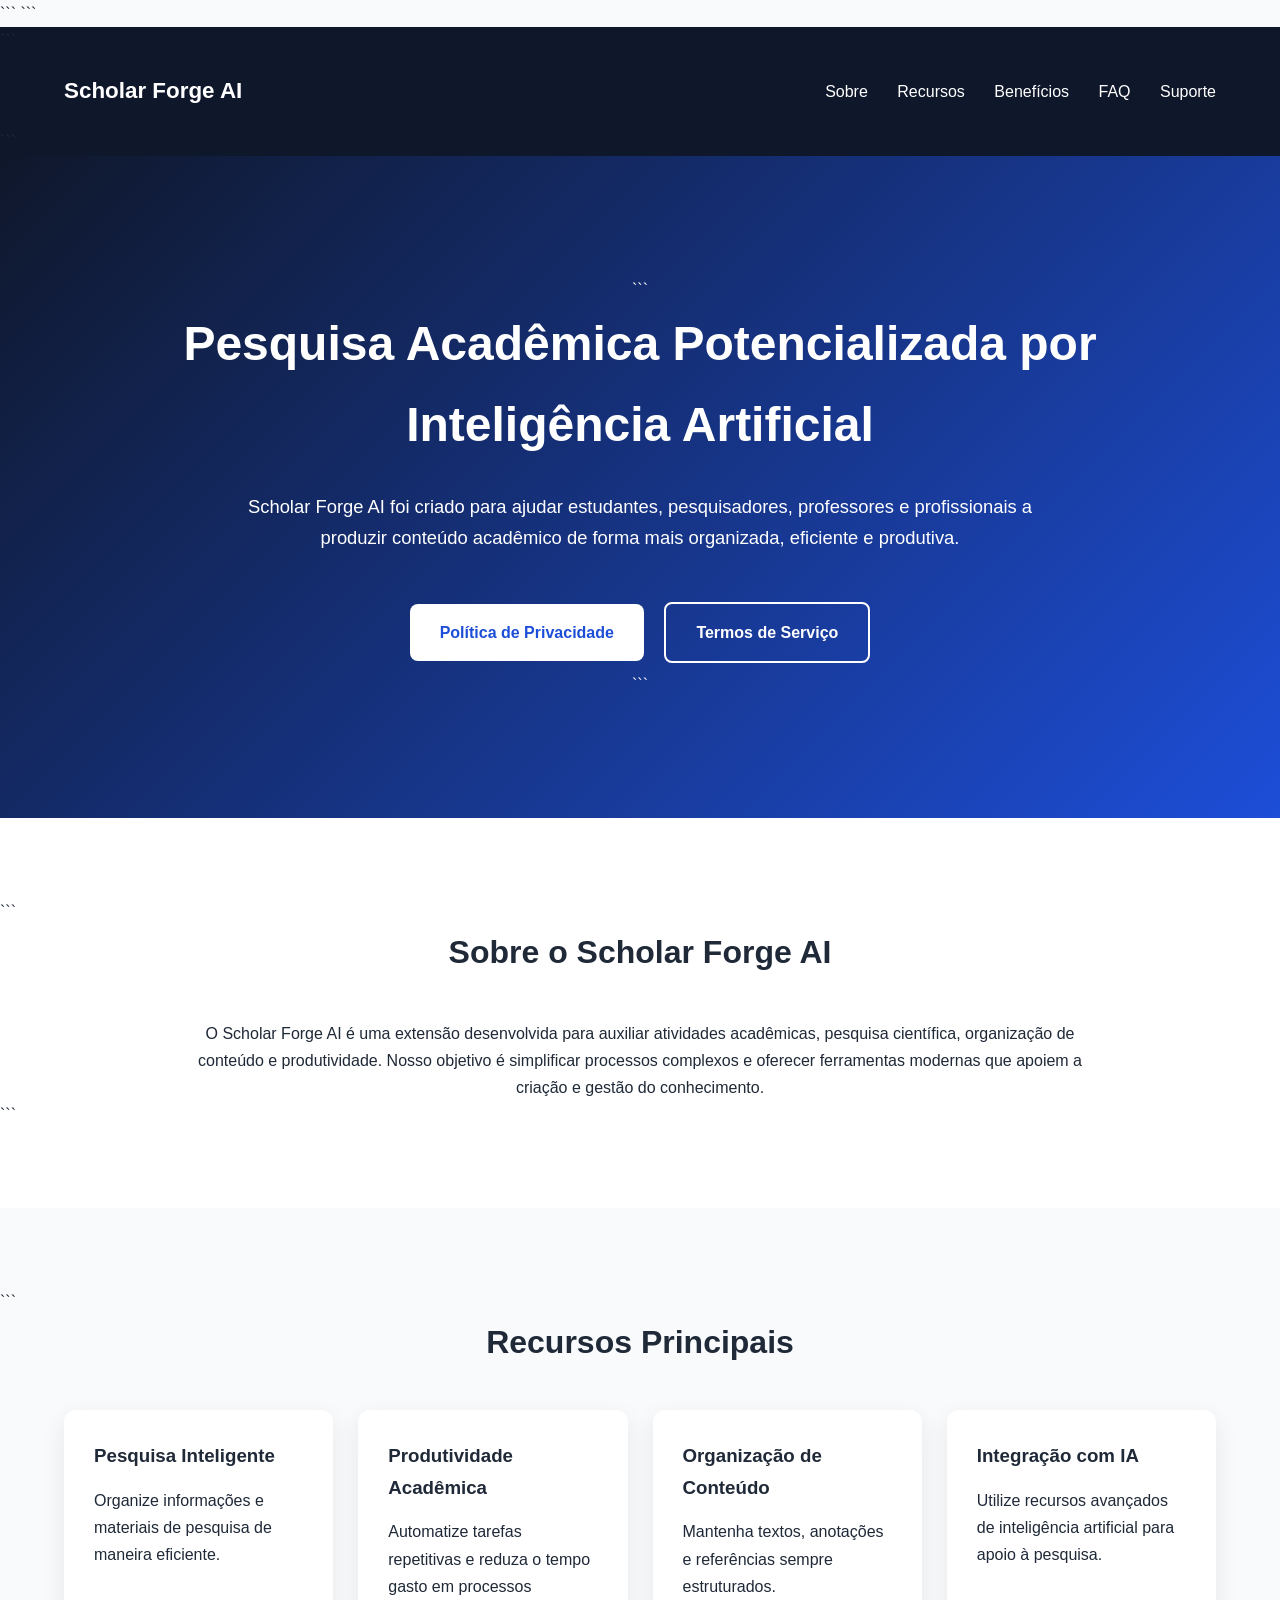
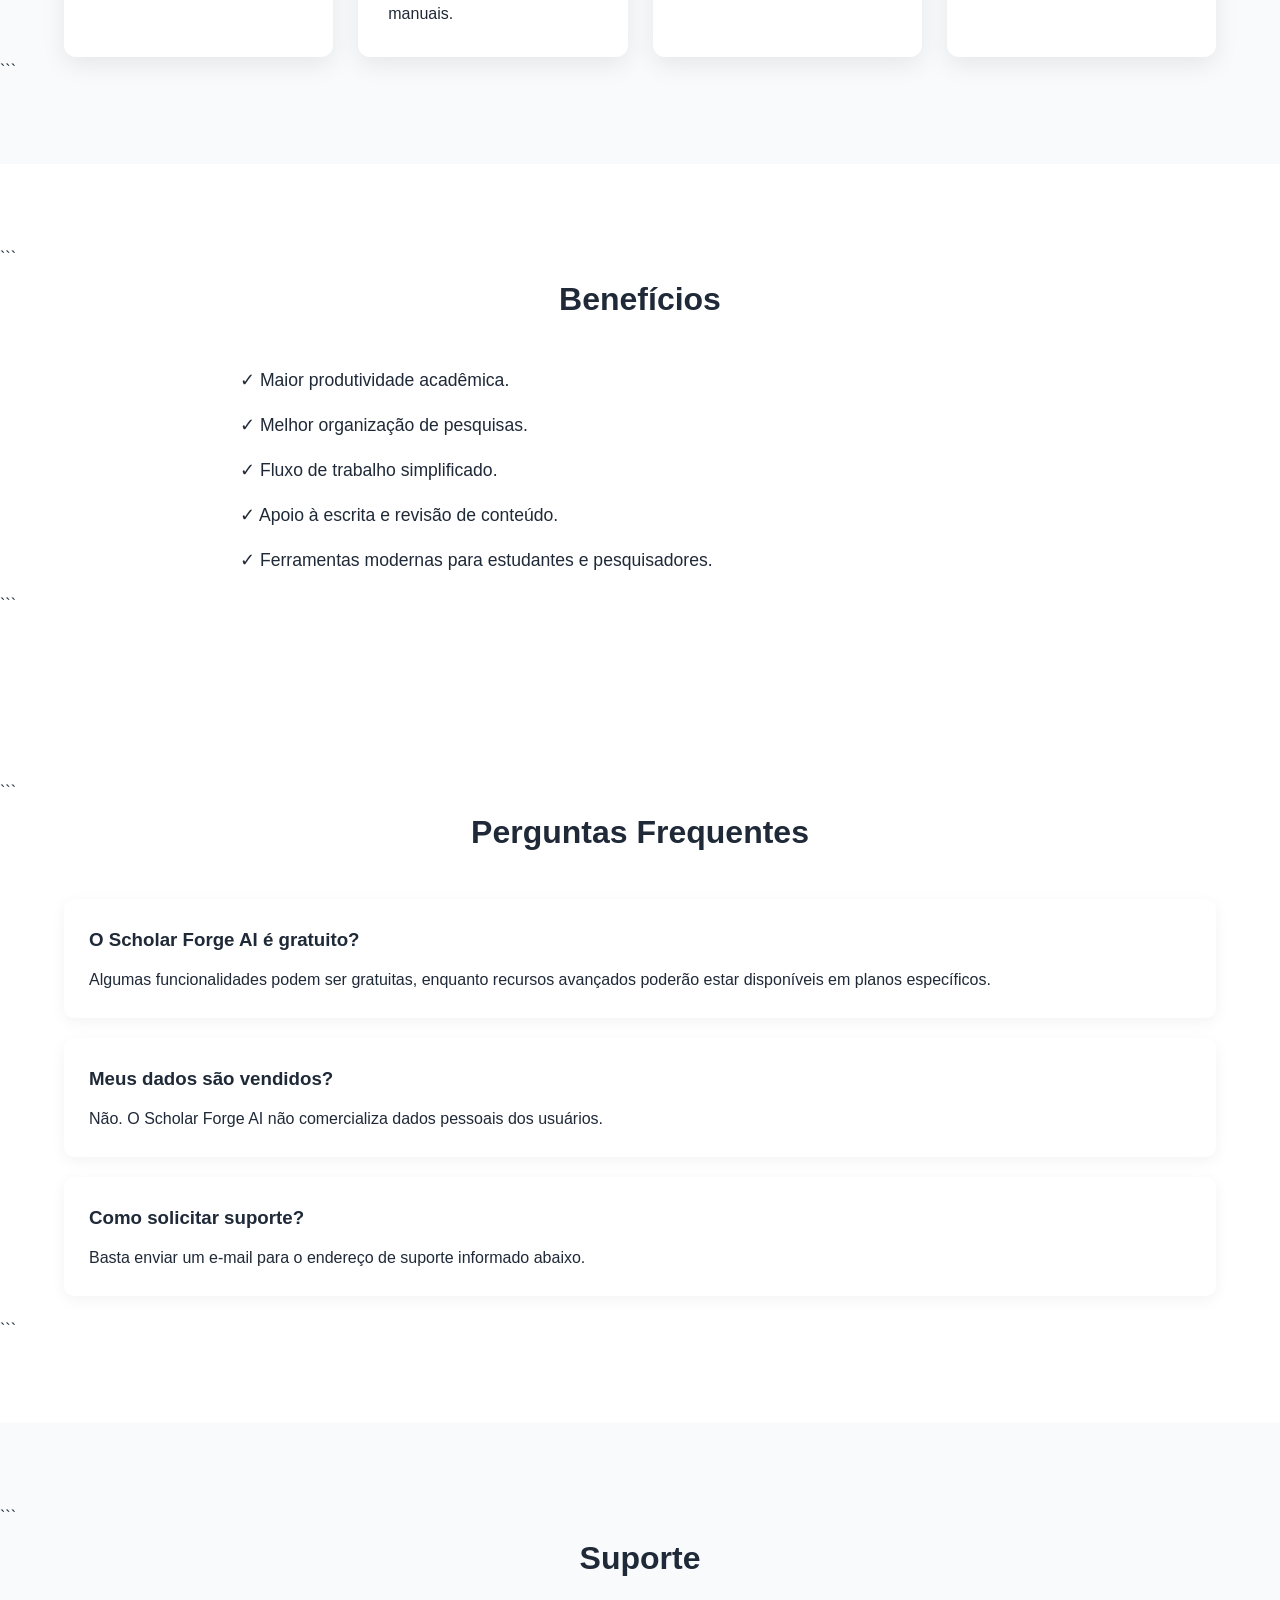
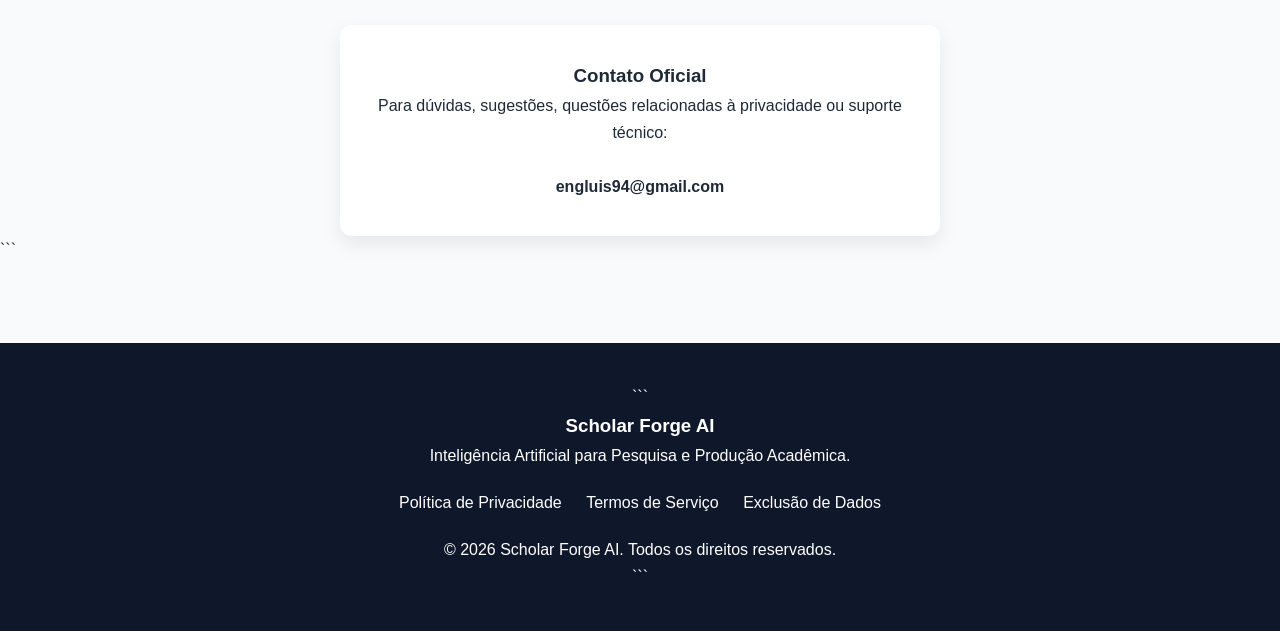
==== index.html @ 09eca5af "Add initial index.html for Scholar Forge AI website This is the initial commit of the index.html fil" ====
<!DOCTYPE html>

<html lang="pt-BR">

<head>
    <meta charset="UTF-8">
    <meta name="viewport" content="width=device-width, initial-scale=1.0">

```
<title>Scholar Forge AI | Pesquisa Acadêmica com Inteligência Artificial</title>

<meta name="description"
    content="Scholar Forge AI é uma extensão inteligente para estudantes, pesquisadores e profissionais que desejam otimizar pesquisas, organizar referências e aumentar a produtividade acadêmica.">

<meta name="keywords"
    content="IA acadêmica, pesquisa científica, extensão chrome, inteligência artificial, produtividade acadêmica">

<meta name="author" content="Scholar Forge AI">

<link rel="icon" href="logo.png">

<style>
    * {
        margin: 0;
        padding: 0;
        box-sizing: border-box;
    }

    html {
        scroll-behavior: smooth;
    }

    body {
        font-family: Arial, Helvetica, sans-serif;
        color: #1f2937;
        background: #f8fafc;
        line-height: 1.7;
    }

    .container {
        width: 90%;
        max-width: 1200px;
        margin: auto;
    }

    nav {
        background: #0f172a;
        position: sticky;
        top: 0;
        z-index: 999;
    }

    .nav-container {
        display: flex;
        justify-content: space-between;
        align-items: center;
        padding: 18px 0;
    }

    .logo {
        color: white;
        font-size: 1.4rem;
        font-weight: bold;
    }

    .menu a {
        color: white;
        text-decoration: none;
        margin-left: 25px;
        font-weight: 500;
    }

    .hero {
        background: linear-gradient(135deg, #0f172a, #1d4ed8);
        color: white;
        text-align: center;
        padding: 120px 20px;
    }

    .hero h1 {
        font-size: 3rem;
        margin-bottom: 25px;
    }

    .hero p {
        max-width: 850px;
        margin: auto;
        font-size: 1.15rem;
    }

    .hero-buttons {
        margin-top: 40px;
    }

    .btn {
        display: inline-block;
        padding: 15px 30px;
        margin: 8px;
        border-radius: 8px;
        text-decoration: none;
        font-weight: bold;
    }

    .btn-primary {
        background: white;
        color: #1d4ed8;
    }

    .btn-secondary {
        background: transparent;
        color: white;
        border: 2px solid white;
    }

    section {
        padding: 80px 0;
    }

    section h2 {
        text-align: center;
        margin-bottom: 40px;
        font-size: 2rem;
    }

    .cards {
        display: grid;
        grid-template-columns: repeat(auto-fit,minmax(250px,1fr));
        gap: 25px;
    }

    .card {
        background: white;
        padding: 30px;
        border-radius: 12px;
        box-shadow: 0 8px 25px rgba(0,0,0,.08);
    }

    .card h3 {
        margin-bottom: 15px;
    }

    .about,
    .benefits,
    .faq {
        background: white;
    }

    .benefits ul {
        max-width: 800px;
        margin: auto;
        list-style: none;
    }

    .benefits li {
        margin-bottom: 15px;
        font-size: 1.1rem;
    }

    .faq-item {
        background: #ffffff;
        padding: 25px;
        border-radius: 10px;
        margin-bottom: 20px;
        box-shadow: 0 4px 15px rgba(0,0,0,.05);
    }

    .faq-item h3 {
        margin-bottom: 10px;
    }

    .support-box {
        text-align: center;
        background: white;
        max-width: 600px;
        margin: auto;
        padding: 35px;
        border-radius: 12px;
        box-shadow: 0 8px 20px rgba(0,0,0,.08);
    }

    footer {
        background: #0f172a;
        color: white;
        text-align: center;
        padding: 40px 20px;
    }

    footer a {
        color: white;
        margin: 0 10px;
        text-decoration: none;
    }

    .footer-links {
        margin: 20px 0;
    }

    @media(max-width:768px) {

        .hero h1 {
            font-size: 2rem;
        }

        .menu {
            display: none;
        }
    }
</style>
```

</head>

<body>

<nav>

```
<div class="container nav-container">

    <div class="logo">
        Scholar Forge AI
    </div>

    <div class="menu">
        <a href="#sobre">Sobre</a>
        <a href="#recursos">Recursos</a>
        <a href="#beneficios">Benefícios</a>
        <a href="#faq">FAQ</a>
        <a href="#suporte">Suporte</a>
    </div>

</div>
```

</nav>

<header class="hero">

```
<div class="container">

    <h1>
        Pesquisa Acadêmica Potencializada por Inteligência Artificial
    </h1>

    <p>
        Scholar Forge AI foi criado para ajudar estudantes, pesquisadores,
        professores e profissionais a produzir conteúdo acadêmico de forma
        mais organizada, eficiente e produtiva.
    </p>

    <div class="hero-buttons">

        <a href="privacy.html" class="btn btn-primary">
            Política de Privacidade
        </a>

        <a href="terms.html" class="btn btn-secondary">
            Termos de Serviço
        </a>

    </div>

</div>
```

</header>

<section id="sobre" class="about">

```
<div class="container">

    <h2>Sobre o Scholar Forge AI</h2>

    <p style="text-align:center;max-width:900px;margin:auto;">
        O Scholar Forge AI é uma extensão desenvolvida para auxiliar atividades
        acadêmicas, pesquisa científica, organização de conteúdo e produtividade.
        Nosso objetivo é simplificar processos complexos e oferecer ferramentas
        modernas que apoiem a criação e gestão do conhecimento.
    </p>

</div>
```

</section>

<section id="recursos">

```
<div class="container">

    <h2>Recursos Principais</h2>

    <div class="cards">

        <div class="card">
            <h3>Pesquisa Inteligente</h3>
            <p>Organize informações e materiais de pesquisa de maneira eficiente.</p>
        </div>

        <div class="card">
            <h3>Produtividade Acadêmica</h3>
            <p>Automatize tarefas repetitivas e reduza o tempo gasto em processos manuais.</p>
        </div>

        <div class="card">
            <h3>Organização de Conteúdo</h3>
            <p>Mantenha textos, anotações e referências sempre estruturados.</p>
        </div>

        <div class="card">
            <h3>Integração com IA</h3>
            <p>Utilize recursos avançados de inteligência artificial para apoio à pesquisa.</p>
        </div>

    </div>

</div>
```

</section>

<section id="beneficios" class="benefits">

```
<div class="container">

    <h2>Benefícios</h2>

    <ul>
        <li>✓ Maior produtividade acadêmica.</li>
        <li>✓ Melhor organização de pesquisas.</li>
        <li>✓ Fluxo de trabalho simplificado.</li>
        <li>✓ Apoio à escrita e revisão de conteúdo.</li>
        <li>✓ Ferramentas modernas para estudantes e pesquisadores.</li>
    </ul>

</div>
```

</section>

<section id="faq" class="faq">

```
<div class="container">

    <h2>Perguntas Frequentes</h2>

    <div class="faq-item">
        <h3>O Scholar Forge AI é gratuito?</h3>
        <p>Algumas funcionalidades podem ser gratuitas, enquanto recursos avançados poderão estar disponíveis em planos específicos.</p>
    </div>

    <div class="faq-item">
        <h3>Meus dados são vendidos?</h3>
        <p>Não. O Scholar Forge AI não comercializa dados pessoais dos usuários.</p>
    </div>

    <div class="faq-item">
        <h3>Como solicitar suporte?</h3>
        <p>Basta enviar um e-mail para o endereço de suporte informado abaixo.</p>
    </div>

</div>
```

</section>

<section id="suporte">

```
<div class="container">

    <h2>Suporte</h2>

    <div class="support-box">

        <h3>Contato Oficial</h3>

        <p>
            Para dúvidas, sugestões, questões relacionadas à privacidade ou suporte técnico:
        </p>

        <br>

        <strong>
            engluis94@gmail.com
        </strong>

    </div>

</div>
```

</section>

<footer>

```
<h3>Scholar Forge AI</h3>

<p>Inteligência Artificial para Pesquisa e Produção Acadêmica.</p>

<div class="footer-links">

    <a href="privacy.html">Política de Privacidade</a>

    <a href="terms.html">Termos de Serviço</a>

    <a href="data-deletion.html">Exclusão de Dados</a>

</div>

<p>
    © 2026 Scholar Forge AI. Todos os direitos reservados.
</p>
```

</footer>

</body>
</html>
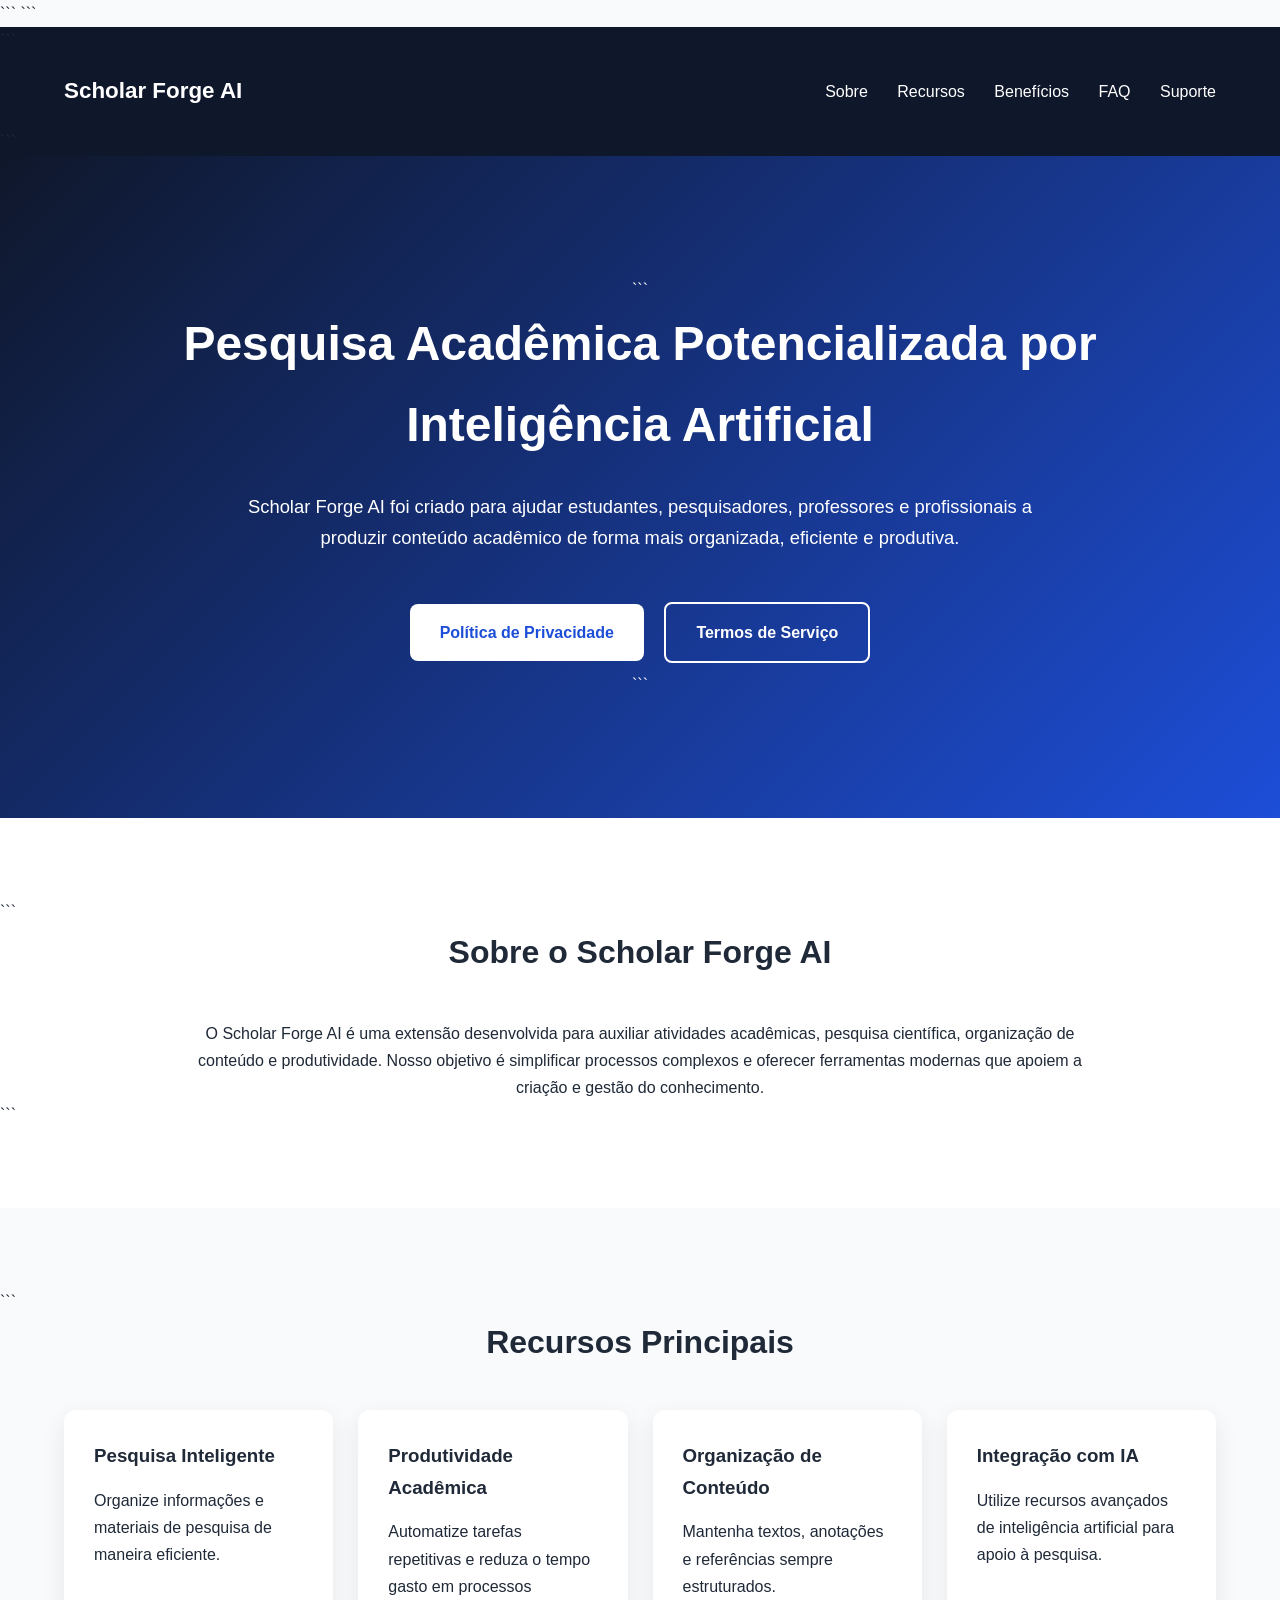
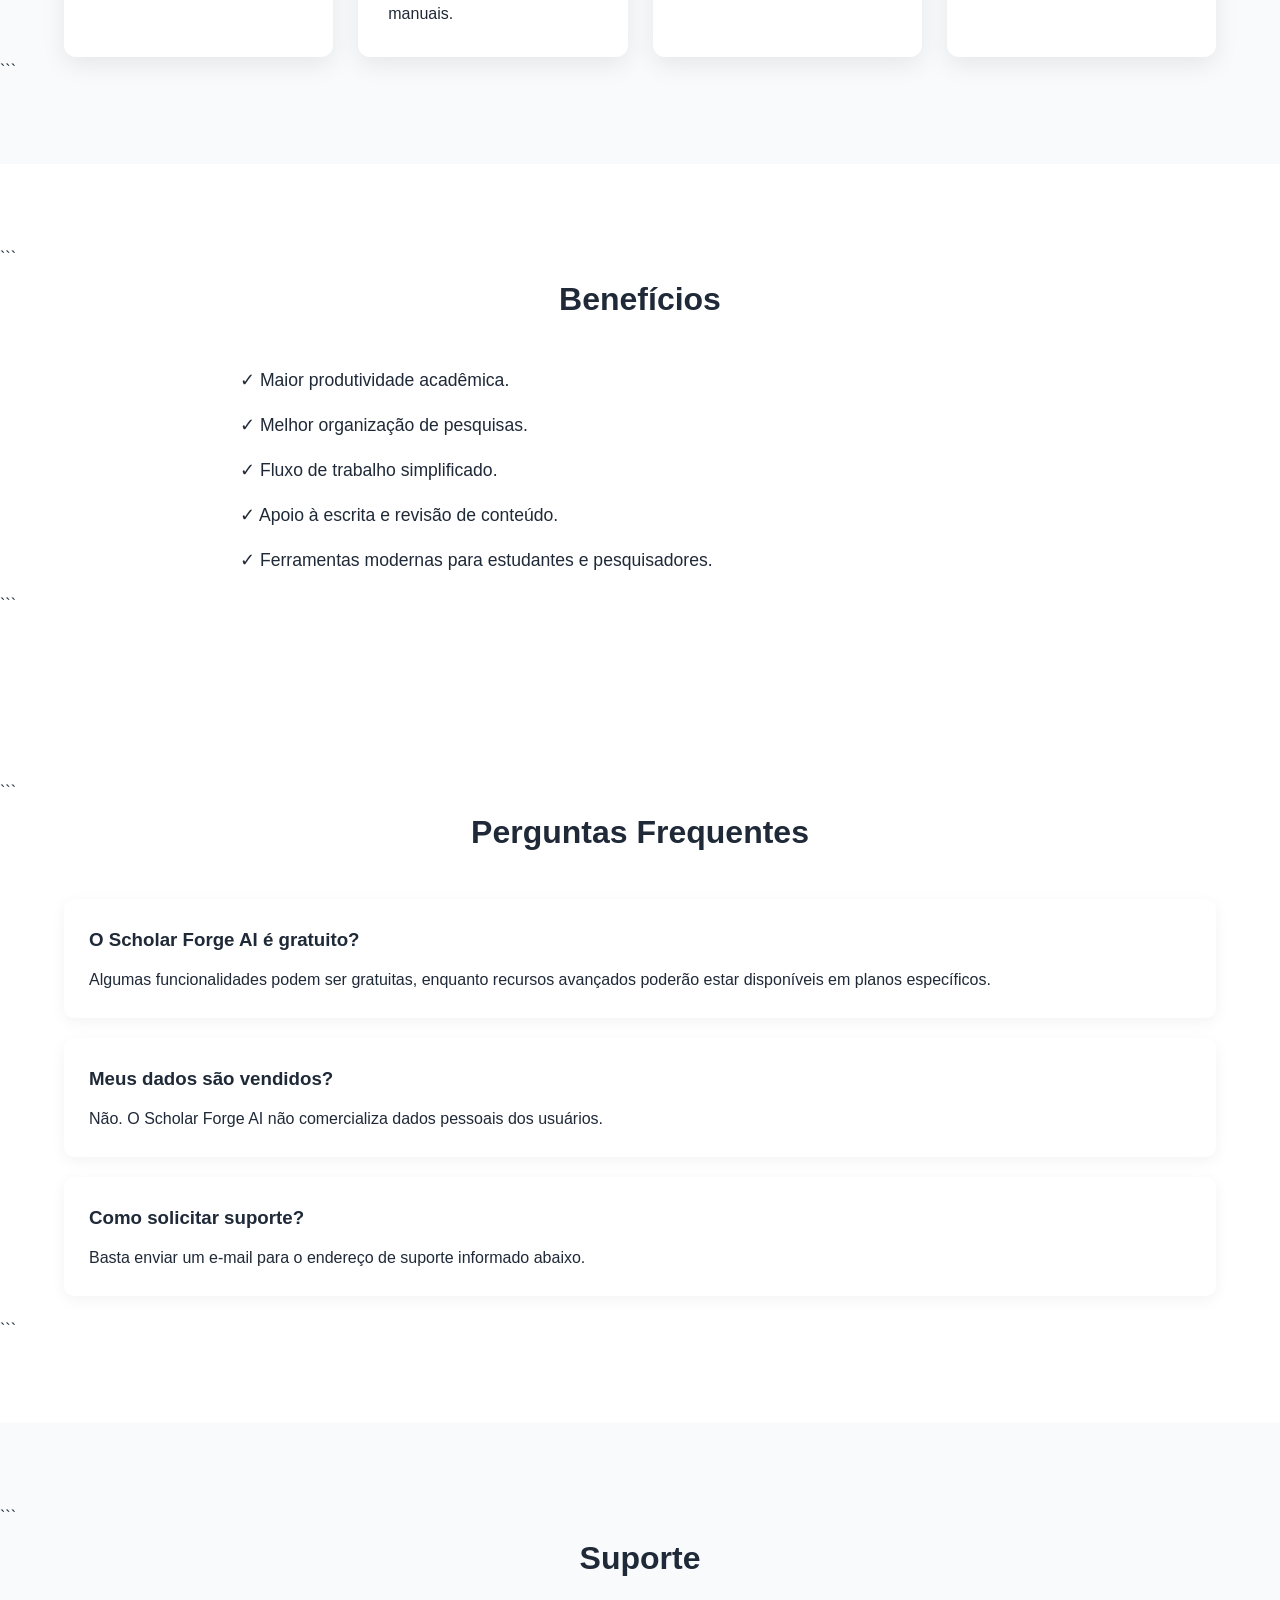
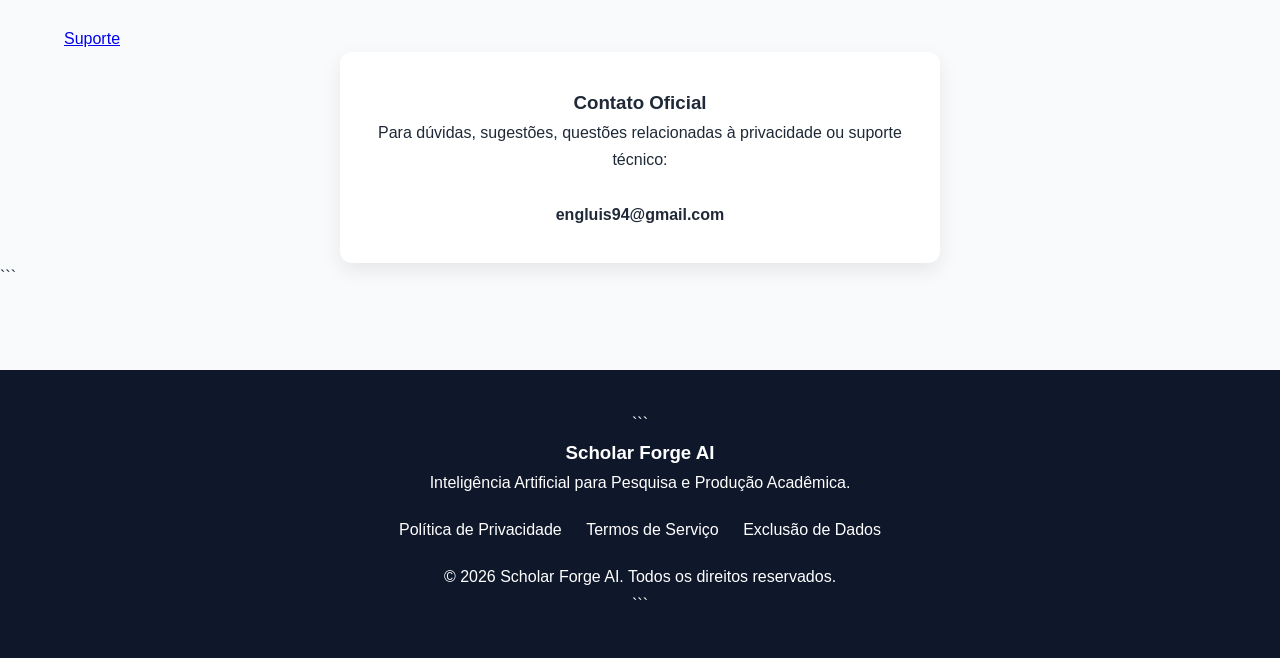
==== commit 4765ad39: "Add link to support page in index.html" ====
--- a/index.html
+++ b/index.html
@@ -374,7 +374,7 @@
 <div class="container">
 
     <h2>Suporte</h2>
-
+    <a href="support.html">Suporte</a>
     <div class="support-box">
 
         <h3>Contato Oficial</h3>
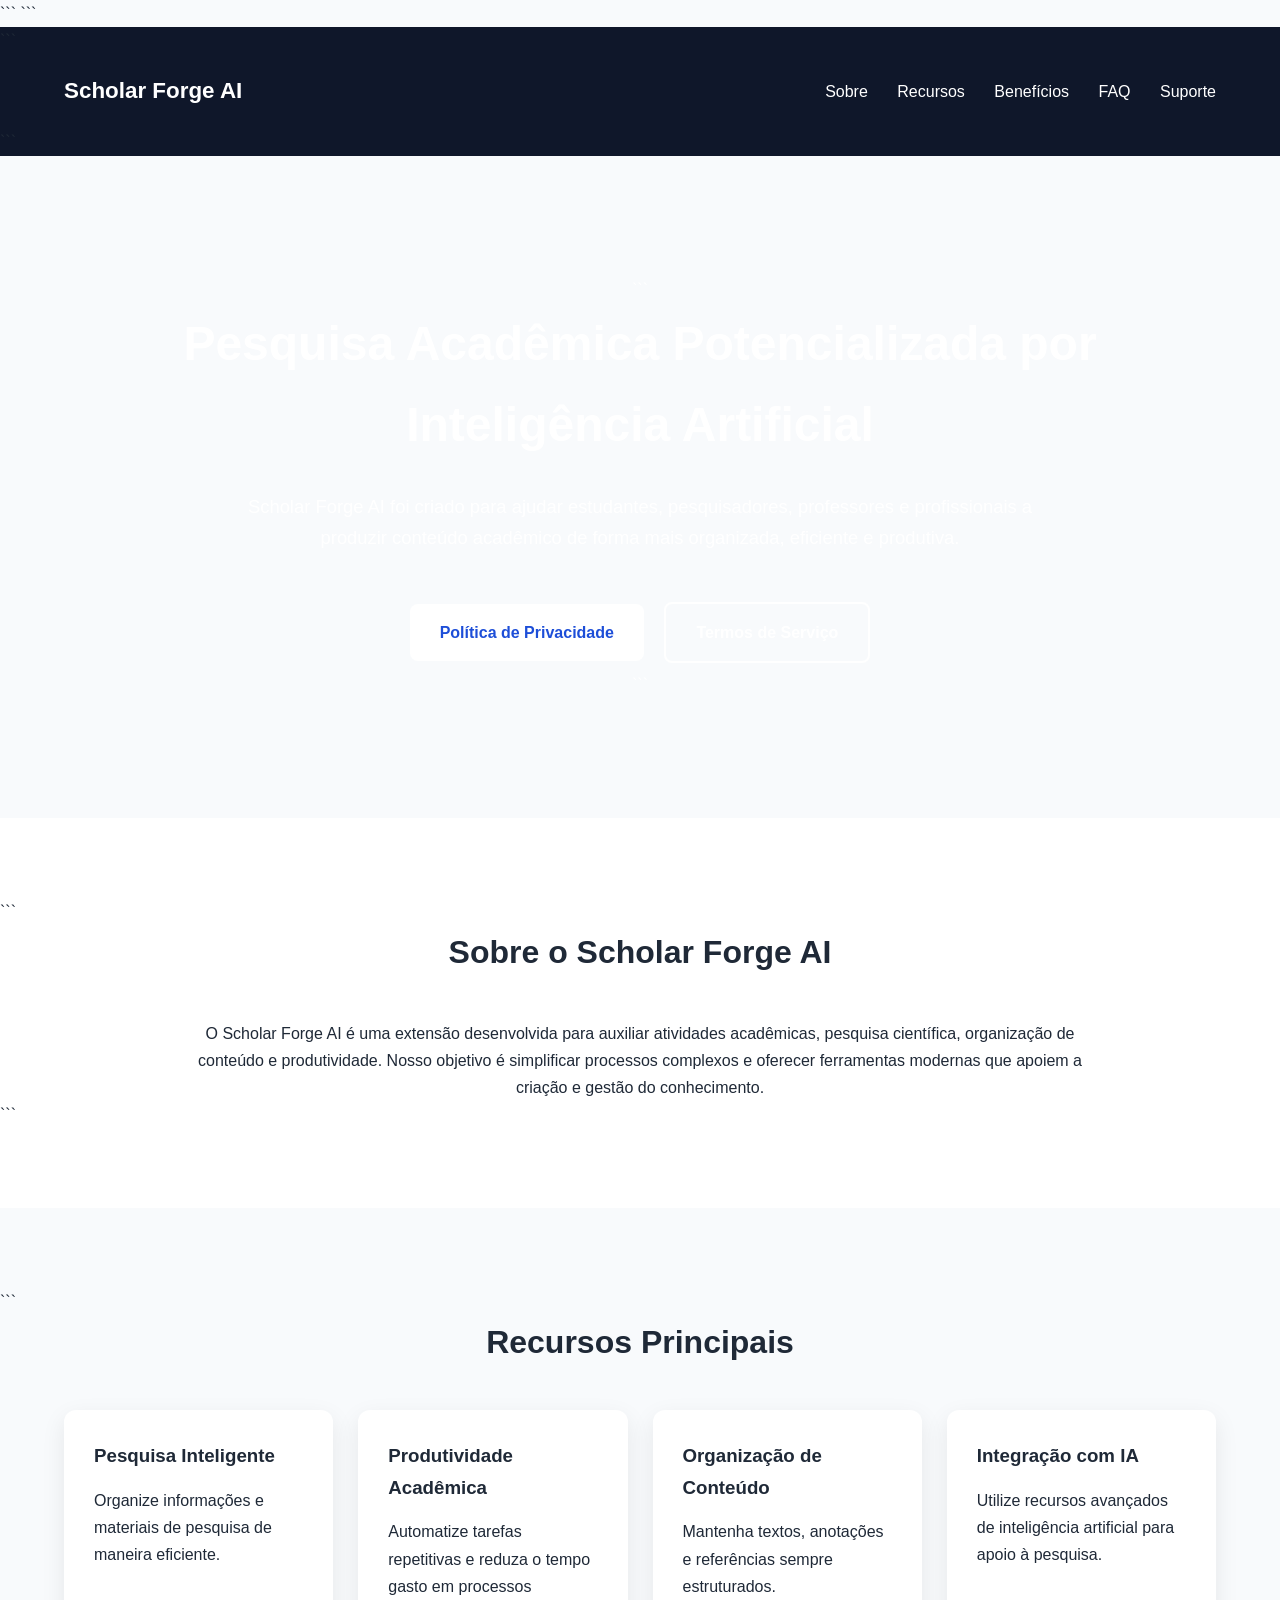
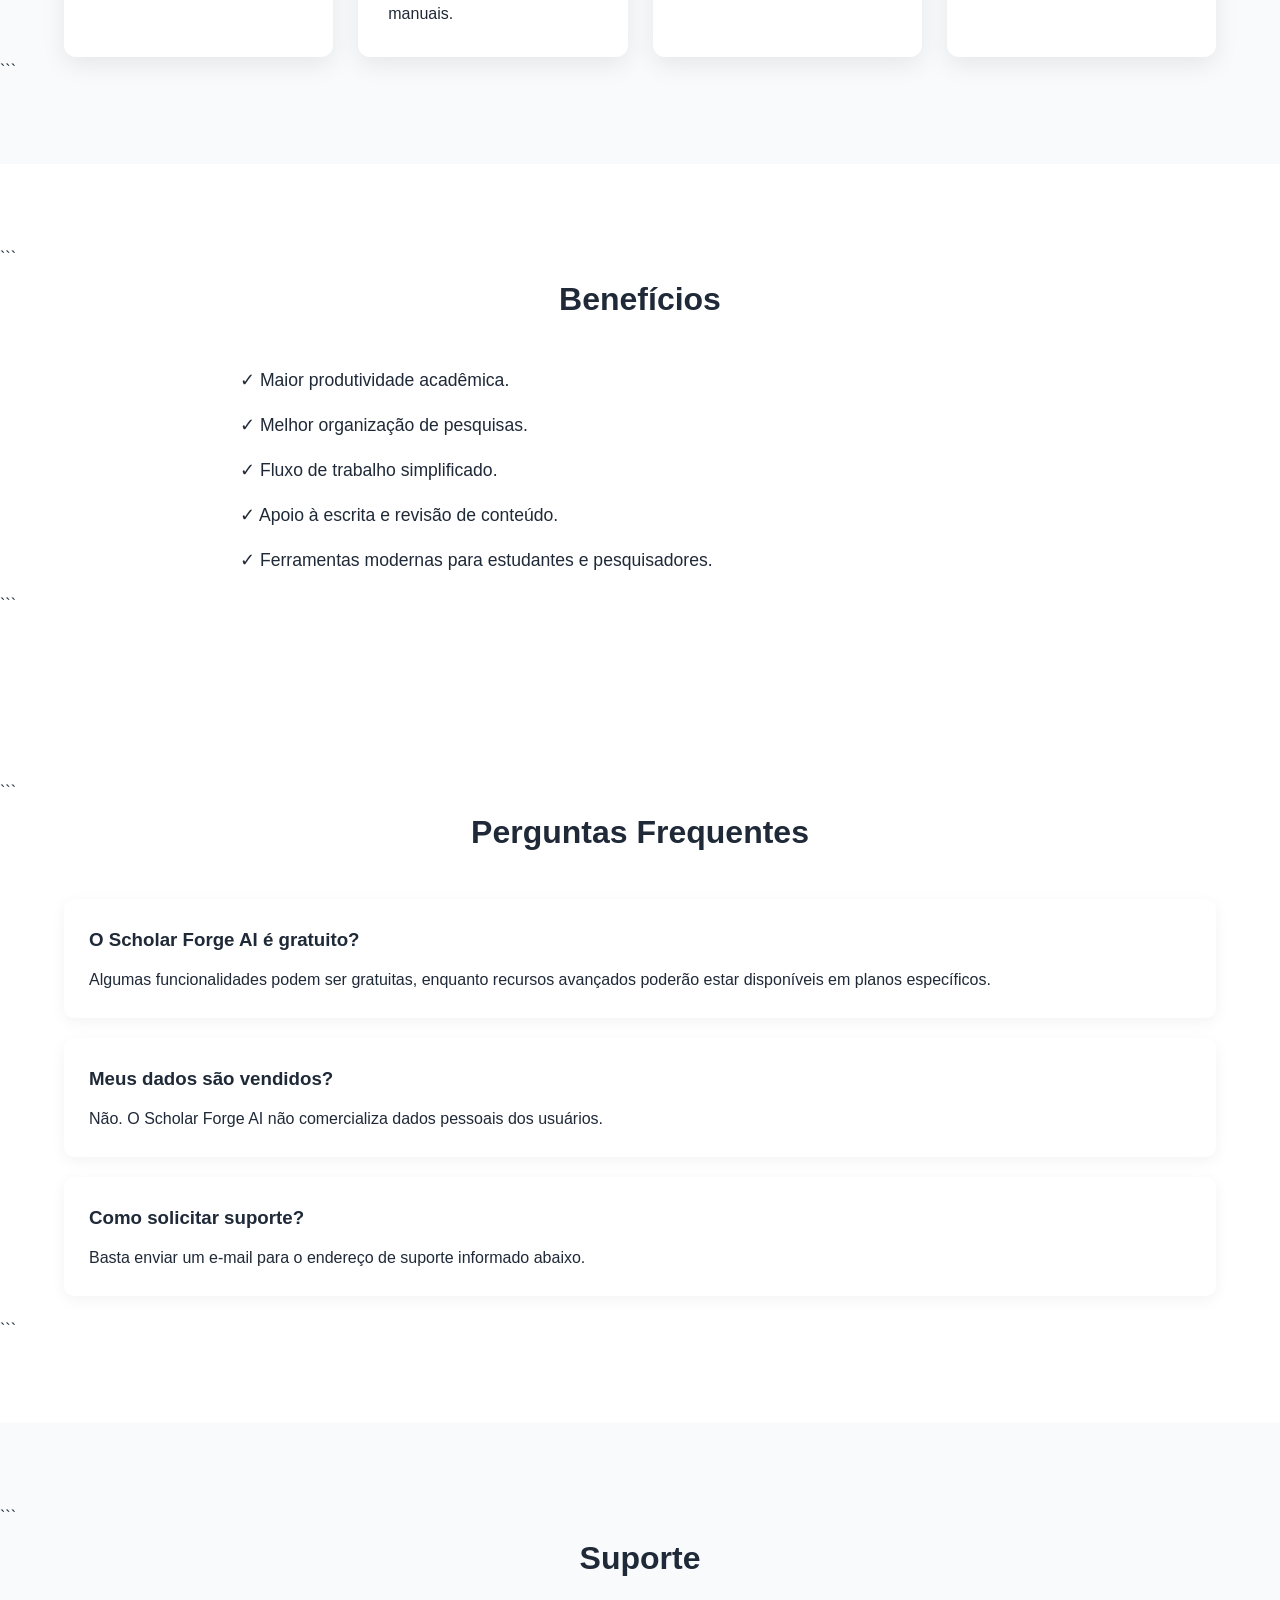
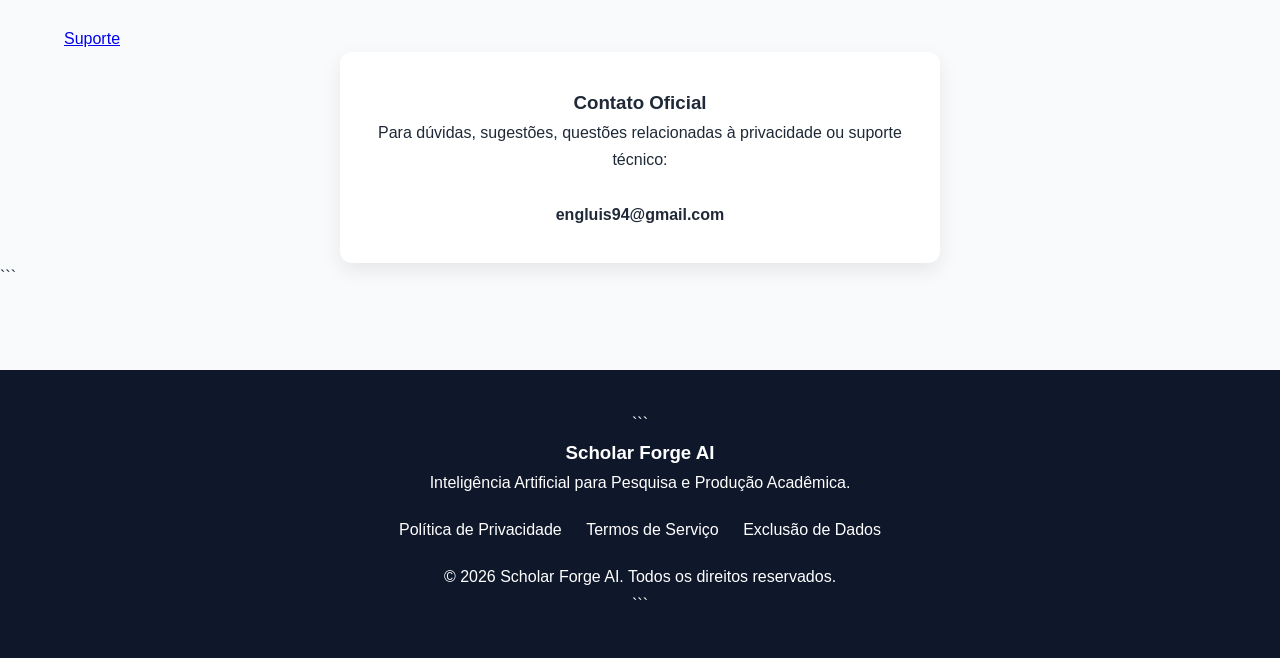
==== commit f909a1f5: "Update index.html" ====
--- a/index.html
+++ b/index.html
@@ -71,6 +71,7 @@
     }
 
     .hero {
+        <img src="logo.png" alt="Scholar Forge AI Logo" class="site-logo">
         background: linear-gradient(135deg, #0f172a, #1d4ed8);
         color: white;
         text-align: center;
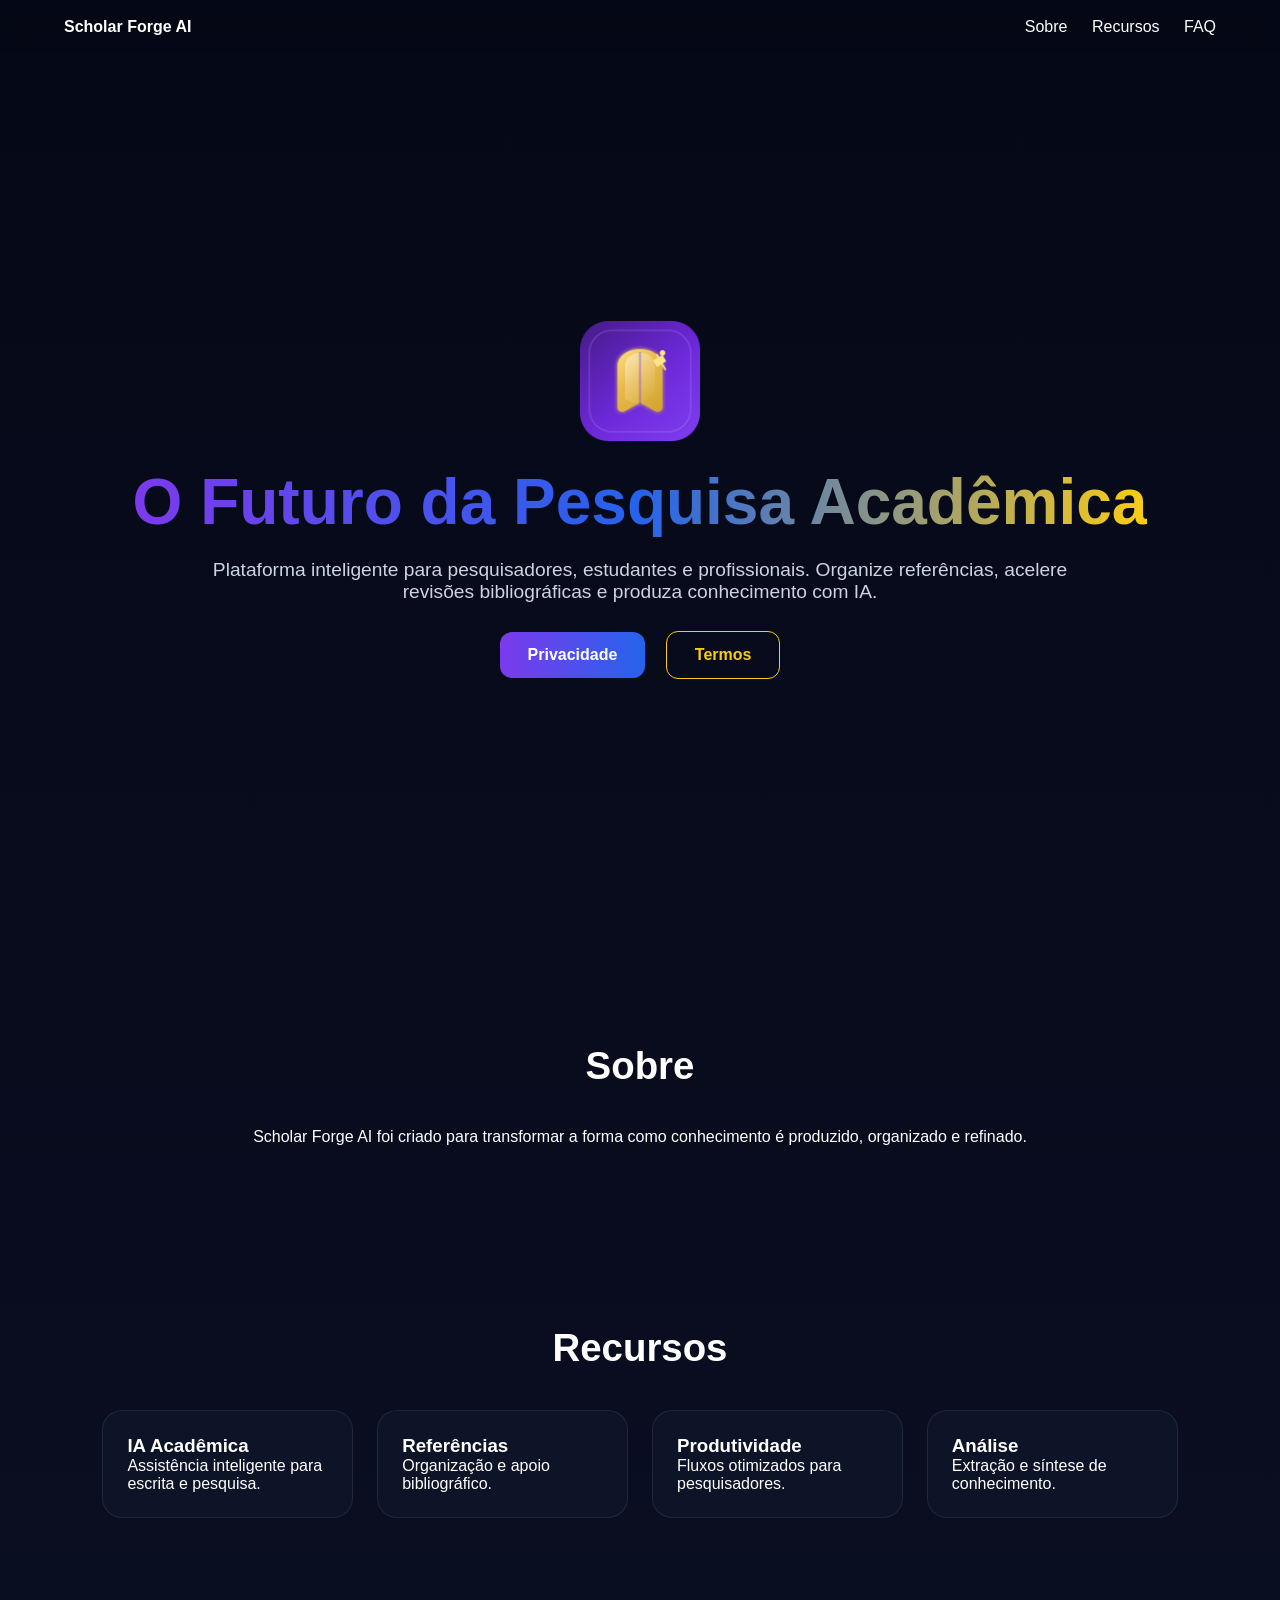
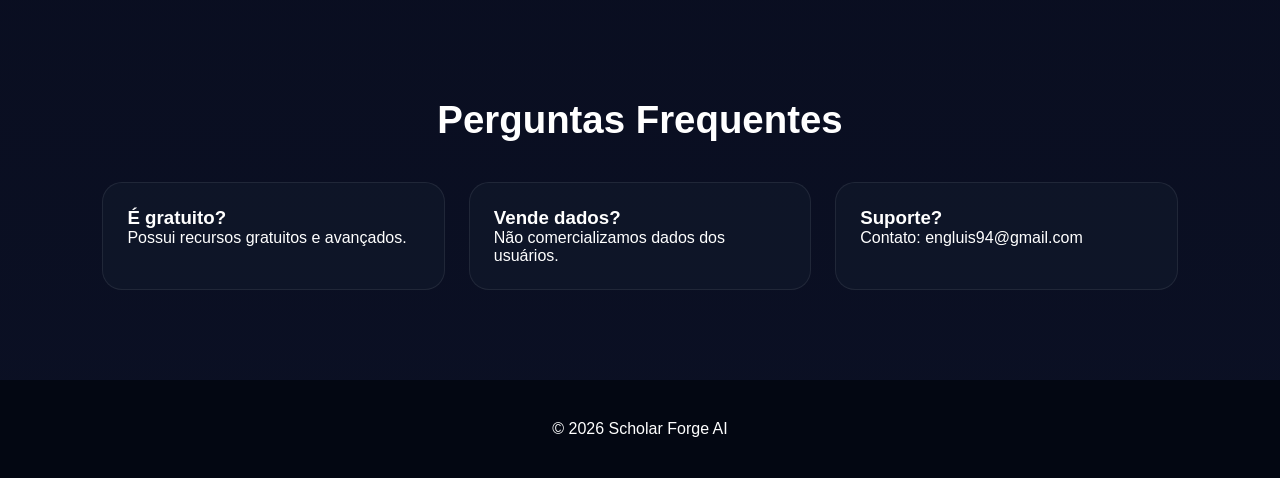
==== commit 027bab2b: "Update index.html" ====
--- a/index.html
+++ b/index.html
@@ -1,425 +1,76 @@
 <!DOCTYPE html>
-
 <html lang="pt-BR">
-
 <head>
-    <meta charset="UTF-8">
-    <meta name="viewport" content="width=device-width, initial-scale=1.0">
-
-```
-<title>Scholar Forge AI | Pesquisa Acadêmica com Inteligência Artificial</title>
-
-<meta name="description"
-    content="Scholar Forge AI é uma extensão inteligente para estudantes, pesquisadores e profissionais que desejam otimizar pesquisas, organizar referências e aumentar a produtividade acadêmica.">
-
-<meta name="keywords"
-    content="IA acadêmica, pesquisa científica, extensão chrome, inteligência artificial, produtividade acadêmica">
-
-<meta name="author" content="Scholar Forge AI">
-
-<link rel="icon" href="logo.png">
-
+<meta charset="UTF-8">
+<meta name="viewport" content="width=device-width, initial-scale=1.0">
+<title>Scholar Forge AI</title>
 <style>
-    * {
-        margin: 0;
-        padding: 0;
-        box-sizing: border-box;
-    }
-
-    html {
-        scroll-behavior: smooth;
-    }
-
-    body {
-        font-family: Arial, Helvetica, sans-serif;
-        color: #1f2937;
-        background: #f8fafc;
-        line-height: 1.7;
-    }
-
-    .container {
-        width: 90%;
-        max-width: 1200px;
-        margin: auto;
-    }
-
-    nav {
-        background: #0f172a;
-        position: sticky;
-        top: 0;
-        z-index: 999;
-    }
-
-    .nav-container {
-        display: flex;
-        justify-content: space-between;
-        align-items: center;
-        padding: 18px 0;
-    }
-
-    .logo {
-        color: white;
-        font-size: 1.4rem;
-        font-weight: bold;
-    }
-
-    .menu a {
-        color: white;
-        text-decoration: none;
-        margin-left: 25px;
-        font-weight: 500;
-    }
-
-    .hero {
-        <img src="logo.png" alt="Scholar Forge AI Logo" class="site-logo">
-        background: linear-gradient(135deg, #0f172a, #1d4ed8);
-        color: white;
-        text-align: center;
-        padding: 120px 20px;
-    }
-
-    .hero h1 {
-        font-size: 3rem;
-        margin-bottom: 25px;
-    }
-
-    .hero p {
-        max-width: 850px;
-        margin: auto;
-        font-size: 1.15rem;
-    }
-
-    .hero-buttons {
-        margin-top: 40px;
-    }
-
-    .btn {
-        display: inline-block;
-        padding: 15px 30px;
-        margin: 8px;
-        border-radius: 8px;
-        text-decoration: none;
-        font-weight: bold;
-    }
-
-    .btn-primary {
-        background: white;
-        color: #1d4ed8;
-    }
-
-    .btn-secondary {
-        background: transparent;
-        color: white;
-        border: 2px solid white;
-    }
-
-    section {
-        padding: 80px 0;
-    }
-
-    section h2 {
-        text-align: center;
-        margin-bottom: 40px;
-        font-size: 2rem;
-    }
-
-    .cards {
-        display: grid;
-        grid-template-columns: repeat(auto-fit,minmax(250px,1fr));
-        gap: 25px;
-    }
-
-    .card {
-        background: white;
-        padding: 30px;
-        border-radius: 12px;
-        box-shadow: 0 8px 25px rgba(0,0,0,.08);
-    }
-
-    .card h3 {
-        margin-bottom: 15px;
-    }
-
-    .about,
-    .benefits,
-    .faq {
-        background: white;
-    }
-
-    .benefits ul {
-        max-width: 800px;
-        margin: auto;
-        list-style: none;
-    }
-
-    .benefits li {
-        margin-bottom: 15px;
-        font-size: 1.1rem;
-    }
-
-    .faq-item {
-        background: #ffffff;
-        padding: 25px;
-        border-radius: 10px;
-        margin-bottom: 20px;
-        box-shadow: 0 4px 15px rgba(0,0,0,.05);
-    }
-
-    .faq-item h3 {
-        margin-bottom: 10px;
-    }
-
-    .support-box {
-        text-align: center;
-        background: white;
-        max-width: 600px;
-        margin: auto;
-        padding: 35px;
-        border-radius: 12px;
-        box-shadow: 0 8px 20px rgba(0,0,0,.08);
-    }
-
-    footer {
-        background: #0f172a;
-        color: white;
-        text-align: center;
-        padding: 40px 20px;
-    }
-
-    footer a {
-        color: white;
-        margin: 0 10px;
-        text-decoration: none;
-    }
-
-    .footer-links {
-        margin: 20px 0;
-    }
-
-    @media(max-width:768px) {
-
-        .hero h1 {
-            font-size: 2rem;
-        }
-
-        .menu {
-            display: none;
-        }
-    }
+:root{
+--purple:#7c3aed;--blue:#2563eb;--yellow:#facc15;--bg:#050816;--card:#0f172a;
+}
+*{margin:0;padding:0;box-sizing:border-box}
+body{font-family:Segoe UI,Arial,sans-serif;background:linear-gradient(180deg,#050816,#0b1024);color:#fff}
+nav{position:sticky;top:0;background:rgba(5,8,22,.8);backdrop-filter:blur(12px);padding:18px 5%;display:flex;justify-content:space-between}
+nav a{color:white;text-decoration:none;margin-left:20px}
+.hero{min-height:100vh;display:flex;align-items:center;justify-content:center;text-align:center;padding:40px}
+.hero h1{font-size:4rem;background:linear-gradient(90deg,var(--purple),var(--blue),var(--yellow));-webkit-background-clip:text;color:transparent}
+.hero p{max-width:900px;margin:20px auto;font-size:1.2rem;color:#cbd5e1}
+.btn{display:inline-block;padding:14px 28px;border-radius:12px;text-decoration:none;font-weight:bold;margin:8px}
+.primary{background:linear-gradient(90deg,var(--purple),var(--blue));color:white}
+.secondary{border:1px solid var(--yellow);color:var(--yellow)}
+section{padding:90px 8%}
+h2{text-align:center;font-size:2.4rem;margin-bottom:40px}
+.grid{display:grid;grid-template-columns:repeat(auto-fit,minmax(250px,1fr));gap:24px}
+.card{background:rgba(15,23,42,.8);padding:24px;border-radius:20px;border:1px solid rgba(255,255,255,.08)}
+footer{text-align:center;padding:40px;background:#030712}
 </style>
-```
-
 </head>
-
 <body>
-
 <nav>
-
-```
-<div class="container nav-container">
-
-    <div class="logo">
-        Scholar Forge AI
-    </div>
-
-    <div class="menu">
-        <a href="#sobre">Sobre</a>
-        <a href="#recursos">Recursos</a>
-        <a href="#beneficios">Benefícios</a>
-        <a href="#faq">FAQ</a>
-        <a href="#suporte">Suporte</a>
-    </div>
-
+<div><strong>Scholar Forge AI</strong></div>
+<div>
+<a href="#sobre">Sobre</a>
+<a href="#recursos">Recursos</a>
+<a href="#faq">FAQ</a>
 </div>
-```
-
 </nav>
 
 <header class="hero">
-
-```
-<div class="container">
-
-    <h1>
-        Pesquisa Acadêmica Potencializada por Inteligência Artificial
-    </h1>
-
-    <p>
-        Scholar Forge AI foi criado para ajudar estudantes, pesquisadores,
-        professores e profissionais a produzir conteúdo acadêmico de forma
-        mais organizada, eficiente e produtiva.
-    </p>
-
-    <div class="hero-buttons">
-
-        <a href="privacy.html" class="btn btn-primary">
-            Política de Privacidade
-        </a>
-
-        <a href="terms.html" class="btn btn-secondary">
-            Termos de Serviço
-        </a>
-
-    </div>
-
+<div>
+<img src="logo.png" style="width:120px;margin-bottom:20px">
+<h1>O Futuro da Pesquisa Acadêmica</h1>
+<p>Plataforma inteligente para pesquisadores, estudantes e profissionais. Organize referências, acelere revisões bibliográficas e produza conhecimento com IA.</p>
+<a class="btn primary" href="privacy.html">Privacidade</a>
+<a class="btn secondary" href="terms.html">Termos</a>
 </div>
-```
-
 </header>
 
-<section id="sobre" class="about">
-
-```
-<div class="container">
-
-    <h2>Sobre o Scholar Forge AI</h2>
-
-    <p style="text-align:center;max-width:900px;margin:auto;">
-        O Scholar Forge AI é uma extensão desenvolvida para auxiliar atividades
-        acadêmicas, pesquisa científica, organização de conteúdo e produtividade.
-        Nosso objetivo é simplificar processos complexos e oferecer ferramentas
-        modernas que apoiem a criação e gestão do conhecimento.
-    </p>
-
-</div>
-```
-
+<section id="sobre">
+<h2>Sobre</h2>
+<p style="text-align:center;max-width:900px;margin:auto">Scholar Forge AI foi criado para transformar a forma como conhecimento é produzido, organizado e refinado.</p>
 </section>
 
 <section id="recursos">
-
-```
-<div class="container">
-
-    <h2>Recursos Principais</h2>
-
-    <div class="cards">
-
-        <div class="card">
-            <h3>Pesquisa Inteligente</h3>
-            <p>Organize informações e materiais de pesquisa de maneira eficiente.</p>
-        </div>
-
-        <div class="card">
-            <h3>Produtividade Acadêmica</h3>
-            <p>Automatize tarefas repetitivas e reduza o tempo gasto em processos manuais.</p>
-        </div>
-
-        <div class="card">
-            <h3>Organização de Conteúdo</h3>
-            <p>Mantenha textos, anotações e referências sempre estruturados.</p>
-        </div>
-
-        <div class="card">
-            <h3>Integração com IA</h3>
-            <p>Utilize recursos avançados de inteligência artificial para apoio à pesquisa.</p>
-        </div>
-
-    </div>
-
+<h2>Recursos</h2>
+<div class="grid">
+<div class="card"><h3>IA Acadêmica</h3><p>Assistência inteligente para escrita e pesquisa.</p></div>
+<div class="card"><h3>Referências</h3><p>Organização e apoio bibliográfico.</p></div>
+<div class="card"><h3>Produtividade</h3><p>Fluxos otimizados para pesquisadores.</p></div>
+<div class="card"><h3>Análise</h3><p>Extração e síntese de conhecimento.</p></div>
 </div>
-```
-
 </section>
 
-<section id="beneficios" class="benefits">
-
-```
-<div class="container">
-
-    <h2>Benefícios</h2>
-
-    <ul>
-        <li>✓ Maior produtividade acadêmica.</li>
-        <li>✓ Melhor organização de pesquisas.</li>
-        <li>✓ Fluxo de trabalho simplificado.</li>
-        <li>✓ Apoio à escrita e revisão de conteúdo.</li>
-        <li>✓ Ferramentas modernas para estudantes e pesquisadores.</li>
-    </ul>
-
+<section id="faq">
+<h2>Perguntas Frequentes</h2>
+<div class="grid">
+<div class="card"><h3>É gratuito?</h3><p>Possui recursos gratuitos e avançados.</p></div>
+<div class="card"><h3>Vende dados?</h3><p>Não comercializamos dados dos usuários.</p></div>
+<div class="card"><h3>Suporte?</h3><p>Contato: engluis94@gmail.com</p></div>
 </div>
-```
-
-</section>
-
-<section id="faq" class="faq">
-
-```
-<div class="container">
-
-    <h2>Perguntas Frequentes</h2>
-
-    <div class="faq-item">
-        <h3>O Scholar Forge AI é gratuito?</h3>
-        <p>Algumas funcionalidades podem ser gratuitas, enquanto recursos avançados poderão estar disponíveis em planos específicos.</p>
-    </div>
-
-    <div class="faq-item">
-        <h3>Meus dados são vendidos?</h3>
-        <p>Não. O Scholar Forge AI não comercializa dados pessoais dos usuários.</p>
-    </div>
-
-    <div class="faq-item">
-        <h3>Como solicitar suporte?</h3>
-        <p>Basta enviar um e-mail para o endereço de suporte informado abaixo.</p>
-    </div>
-
-</div>
-```
-
-</section>
-
-<section id="suporte">
-
-```
-<div class="container">
-
-    <h2>Suporte</h2>
-    <a href="support.html">Suporte</a>
-    <div class="support-box">
-
-        <h3>Contato Oficial</h3>
-
-        <p>
-            Para dúvidas, sugestões, questões relacionadas à privacidade ou suporte técnico:
-        </p>
-
-        <br>
-
-        <strong>
-            engluis94@gmail.com
-        </strong>
-
-    </div>
-
-</div>
-```
-
 </section>
 
 <footer>
-
-```
-<h3>Scholar Forge AI</h3>
-
-<p>Inteligência Artificial para Pesquisa e Produção Acadêmica.</p>
-
-<div class="footer-links">
-
-    <a href="privacy.html">Política de Privacidade</a>
-
-    <a href="terms.html">Termos de Serviço</a>
-
-    <a href="data-deletion.html">Exclusão de Dados</a>
-
-</div>
-
-<p>
-    © 2026 Scholar Forge AI. Todos os direitos reservados.
-</p>
-```
-
+<p>© 2026 Scholar Forge AI</p>
 </footer>
-
 </body>
 </html>
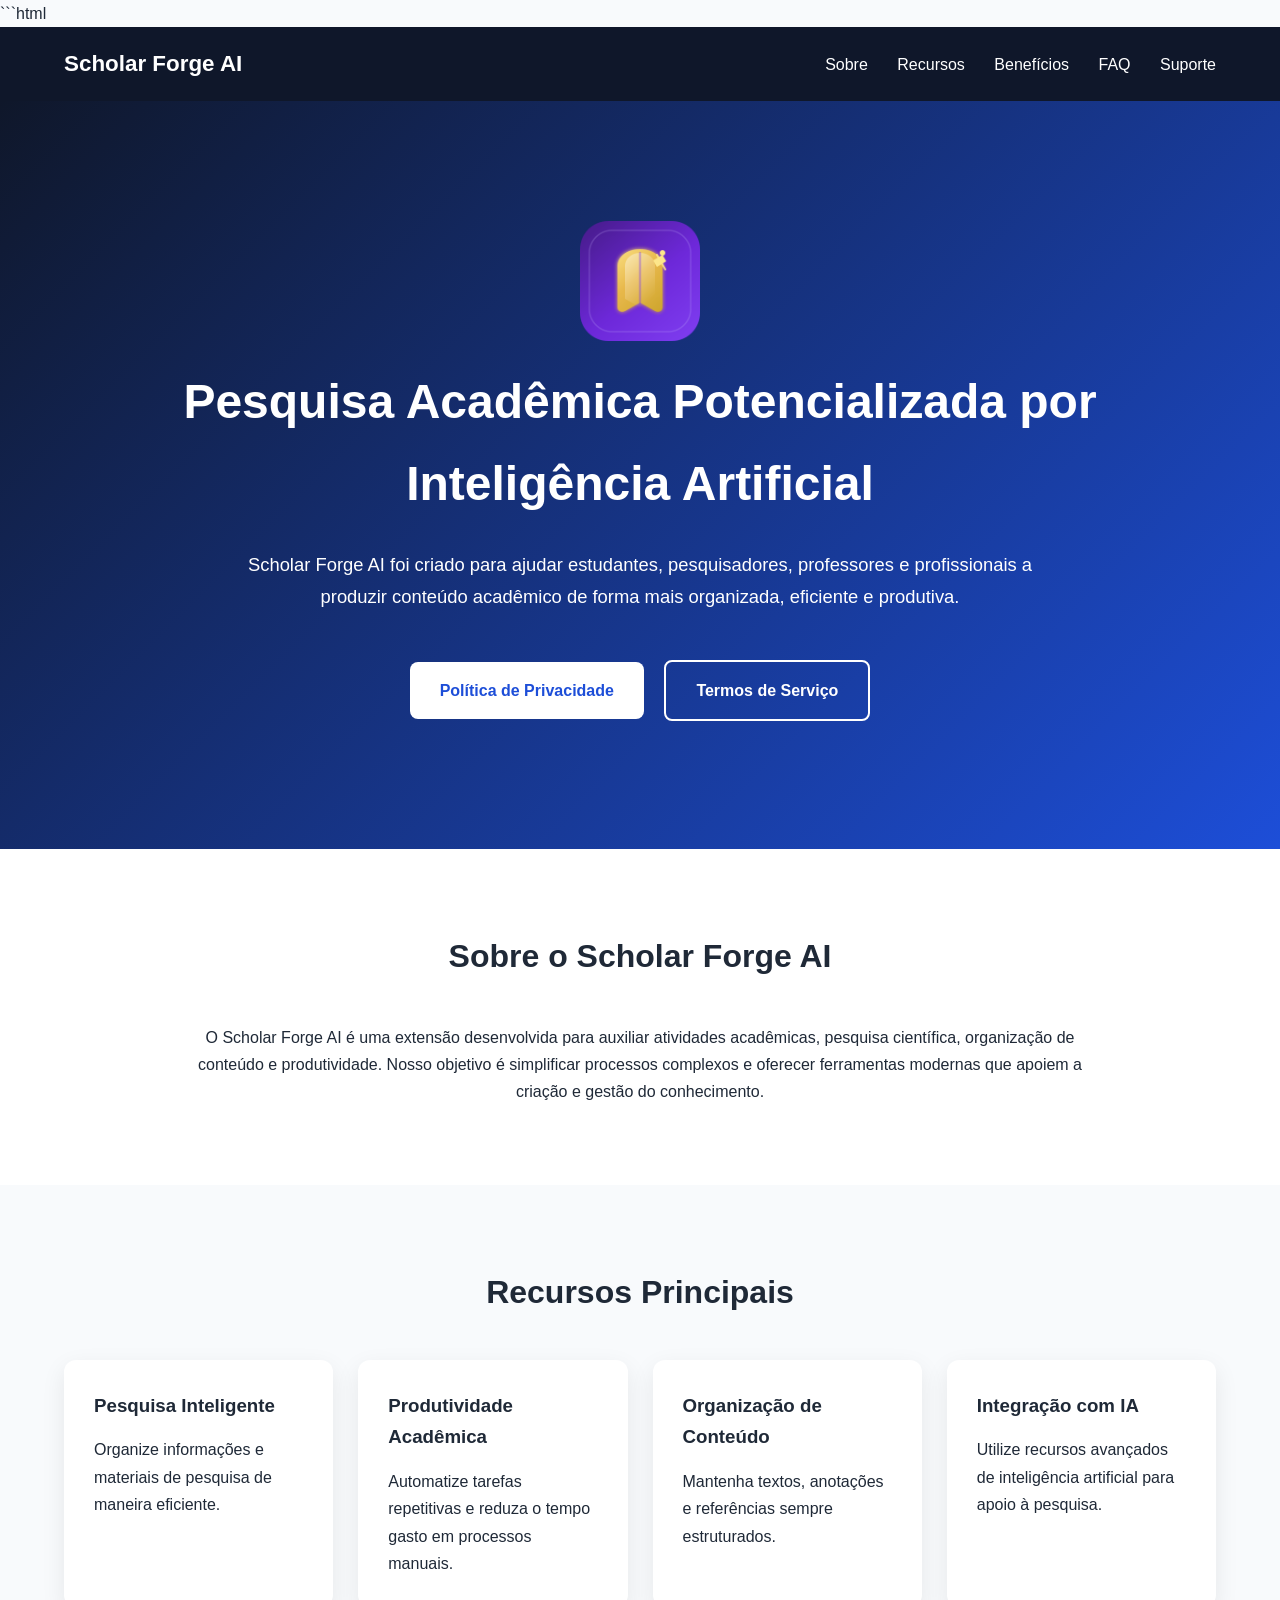
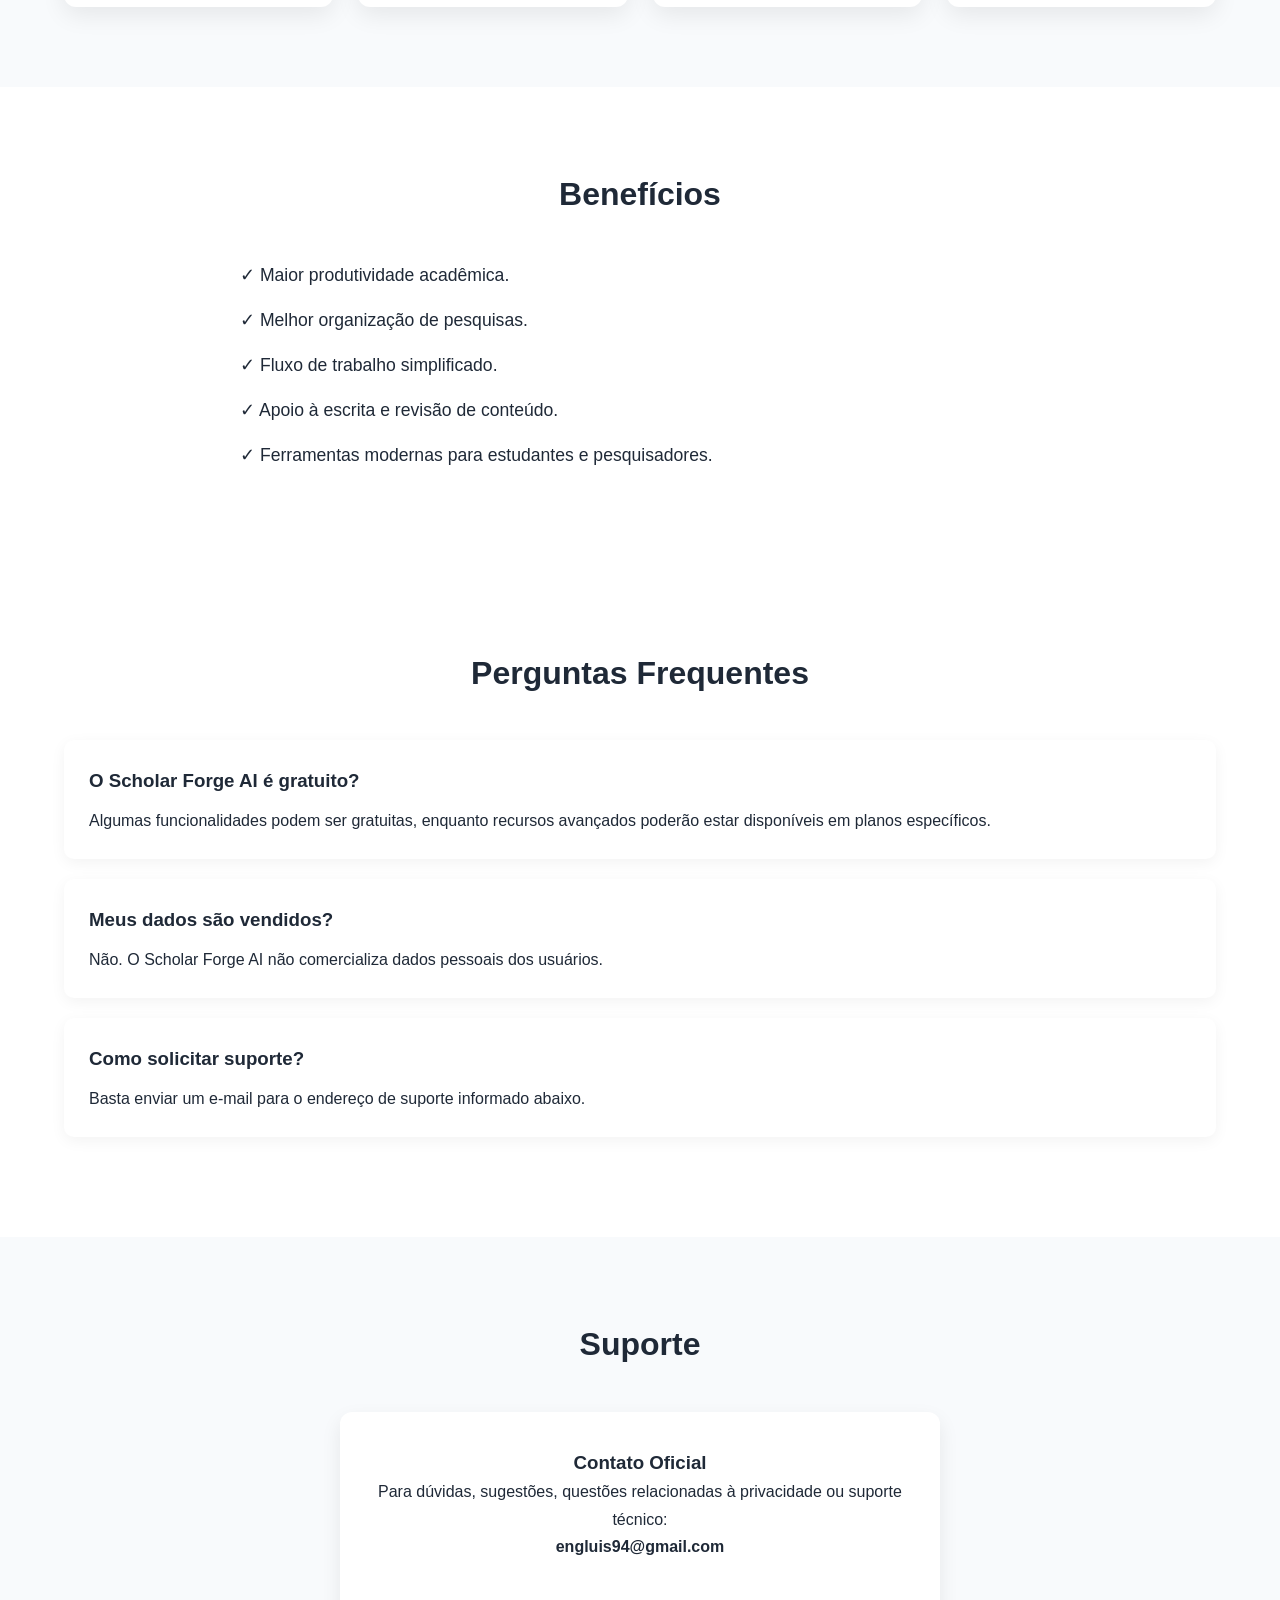
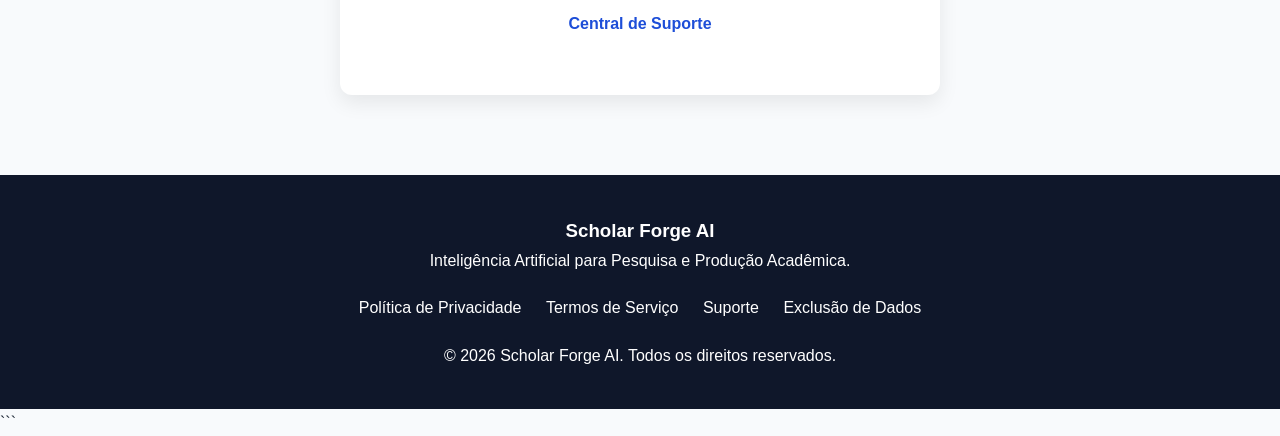
==== commit 2368f0df: "Create index.html for Scholar Forge AI website Add a complete HTML structure for the Scholar Forge A" ====
--- a/index.html
+++ b/index.html
@@ -1,76 +1,420 @@
+```html
 <!DOCTYPE html>
 <html lang="pt-BR">
+
 <head>
-<meta charset="UTF-8">
-<meta name="viewport" content="width=device-width, initial-scale=1.0">
-<title>Scholar Forge AI</title>
-<style>
-:root{
---purple:#7c3aed;--blue:#2563eb;--yellow:#facc15;--bg:#050816;--card:#0f172a;
-}
-*{margin:0;padding:0;box-sizing:border-box}
-body{font-family:Segoe UI,Arial,sans-serif;background:linear-gradient(180deg,#050816,#0b1024);color:#fff}
-nav{position:sticky;top:0;background:rgba(5,8,22,.8);backdrop-filter:blur(12px);padding:18px 5%;display:flex;justify-content:space-between}
-nav a{color:white;text-decoration:none;margin-left:20px}
-.hero{min-height:100vh;display:flex;align-items:center;justify-content:center;text-align:center;padding:40px}
-.hero h1{font-size:4rem;background:linear-gradient(90deg,var(--purple),var(--blue),var(--yellow));-webkit-background-clip:text;color:transparent}
-.hero p{max-width:900px;margin:20px auto;font-size:1.2rem;color:#cbd5e1}
-.btn{display:inline-block;padding:14px 28px;border-radius:12px;text-decoration:none;font-weight:bold;margin:8px}
-.primary{background:linear-gradient(90deg,var(--purple),var(--blue));color:white}
-.secondary{border:1px solid var(--yellow);color:var(--yellow)}
-section{padding:90px 8%}
-h2{text-align:center;font-size:2.4rem;margin-bottom:40px}
-.grid{display:grid;grid-template-columns:repeat(auto-fit,minmax(250px,1fr));gap:24px}
-.card{background:rgba(15,23,42,.8);padding:24px;border-radius:20px;border:1px solid rgba(255,255,255,.08)}
-footer{text-align:center;padding:40px;background:#030712}
-</style>
+    <meta charset="UTF-8">
+    <meta name="viewport" content="width=device-width, initial-scale=1.0">
+
+    <title>Scholar Forge AI | Pesquisa Acadêmica com Inteligência Artificial</title>
+
+    <meta name="description"
+        content="Scholar Forge AI é uma extensão inteligente para estudantes, pesquisadores e profissionais que desejam otimizar pesquisas, organizar referências e aumentar a produtividade acadêmica.">
+
+    <meta name="keywords"
+        content="IA acadêmica, pesquisa científica, extensão chrome, inteligência artificial, produtividade acadêmica">
+
+    <meta name="author" content="Scholar Forge AI">
+
+    <link rel="icon" href="logo.png">
+
+    <style>
+        * {
+            margin: 0;
+            padding: 0;
+            box-sizing: border-box;
+        }
+
+        html {
+            scroll-behavior: smooth;
+        }
+
+        body {
+            font-family: Arial, Helvetica, sans-serif;
+            color: #1f2937;
+            background: #f8fafc;
+            line-height: 1.7;
+        }
+
+        .container {
+            width: 90%;
+            max-width: 1200px;
+            margin: auto;
+        }
+
+        nav {
+            background: #0f172a;
+            position: sticky;
+            top: 0;
+            z-index: 999;
+        }
+
+        .nav-container {
+            display: flex;
+            justify-content: space-between;
+            align-items: center;
+            padding: 18px 0;
+        }
+
+        .logo {
+            color: white;
+            font-size: 1.4rem;
+            font-weight: bold;
+        }
+
+        .menu a {
+            color: white;
+            text-decoration: none;
+            margin-left: 25px;
+            font-weight: 500;
+        }
+
+        .site-logo {
+            width: 120px;
+            margin-bottom: 20px;
+        }
+
+        .hero {
+            background: linear-gradient(135deg, #0f172a, #1d4ed8);
+            color: white;
+            text-align: center;
+            padding: 120px 20px;
+        }
+
+        .hero h1 {
+            font-size: 3rem;
+            margin-bottom: 25px;
+        }
+
+        .hero p {
+            max-width: 850px;
+            margin: auto;
+            font-size: 1.15rem;
+        }
+
+        .hero-buttons {
+            margin-top: 40px;
+        }
+
+        .btn {
+            display: inline-block;
+            padding: 15px 30px;
+            margin: 8px;
+            border-radius: 8px;
+            text-decoration: none;
+            font-weight: bold;
+        }
+
+        .btn-primary {
+            background: white;
+            color: #1d4ed8;
+        }
+
+        .btn-secondary {
+            background: transparent;
+            color: white;
+            border: 2px solid white;
+        }
+
+        section {
+            padding: 80px 0;
+        }
+
+        section h2 {
+            text-align: center;
+            margin-bottom: 40px;
+            font-size: 2rem;
+        }
+
+        .cards {
+            display: grid;
+            grid-template-columns: repeat(auto-fit, minmax(250px, 1fr));
+            gap: 25px;
+        }
+
+        .card {
+            background: white;
+            padding: 30px;
+            border-radius: 12px;
+            box-shadow: 0 8px 25px rgba(0, 0, 0, .08);
+        }
+
+        .card h3 {
+            margin-bottom: 15px;
+        }
+
+        .about,
+        .benefits,
+        .faq {
+            background: white;
+        }
+
+        .benefits ul {
+            max-width: 800px;
+            margin: auto;
+            list-style: none;
+        }
+
+        .benefits li {
+            margin-bottom: 15px;
+            font-size: 1.1rem;
+        }
+
+        .faq-item {
+            background: #ffffff;
+            padding: 25px;
+            border-radius: 10px;
+            margin-bottom: 20px;
+            box-shadow: 0 4px 15px rgba(0, 0, 0, .05);
+        }
+
+        .faq-item h3 {
+            margin-bottom: 10px;
+        }
+
+        .support-box {
+            text-align: center;
+            background: white;
+            max-width: 600px;
+            margin: auto;
+            padding: 35px;
+            border-radius: 12px;
+            box-shadow: 0 8px 20px rgba(0, 0, 0, .08);
+        }
+
+        footer {
+            background: #0f172a;
+            color: white;
+            text-align: center;
+            padding: 40px 20px;
+        }
+
+        footer a {
+            color: white;
+            margin: 0 10px;
+            text-decoration: none;
+        }
+
+        .footer-links {
+            margin: 20px 0;
+        }
+
+        @media(max-width:768px) {
+            .hero h1 {
+                font-size: 2rem;
+            }
+
+            .menu {
+                display: none;
+            }
+        }
+    </style>
+
 </head>
+
 <body>
-<nav>
-<div><strong>Scholar Forge AI</strong></div>
-<div>
-<a href="#sobre">Sobre</a>
-<a href="#recursos">Recursos</a>
-<a href="#faq">FAQ</a>
-</div>
-</nav>
-
-<header class="hero">
-<div>
-<img src="logo.png" style="width:120px;margin-bottom:20px">
-<h1>O Futuro da Pesquisa Acadêmica</h1>
-<p>Plataforma inteligente para pesquisadores, estudantes e profissionais. Organize referências, acelere revisões bibliográficas e produza conhecimento com IA.</p>
-<a class="btn primary" href="privacy.html">Privacidade</a>
-<a class="btn secondary" href="terms.html">Termos</a>
-</div>
-</header>
-
-<section id="sobre">
-<h2>Sobre</h2>
-<p style="text-align:center;max-width:900px;margin:auto">Scholar Forge AI foi criado para transformar a forma como conhecimento é produzido, organizado e refinado.</p>
-</section>
-
-<section id="recursos">
-<h2>Recursos</h2>
-<div class="grid">
-<div class="card"><h3>IA Acadêmica</h3><p>Assistência inteligente para escrita e pesquisa.</p></div>
-<div class="card"><h3>Referências</h3><p>Organização e apoio bibliográfico.</p></div>
-<div class="card"><h3>Produtividade</h3><p>Fluxos otimizados para pesquisadores.</p></div>
-<div class="card"><h3>Análise</h3><p>Extração e síntese de conhecimento.</p></div>
-</div>
-</section>
-
-<section id="faq">
-<h2>Perguntas Frequentes</h2>
-<div class="grid">
-<div class="card"><h3>É gratuito?</h3><p>Possui recursos gratuitos e avançados.</p></div>
-<div class="card"><h3>Vende dados?</h3><p>Não comercializamos dados dos usuários.</p></div>
-<div class="card"><h3>Suporte?</h3><p>Contato: engluis94@gmail.com</p></div>
-</div>
-</section>
-
-<footer>
-<p>© 2026 Scholar Forge AI</p>
-</footer>
+
+    <nav>
+
+        <div class="container nav-container">
+
+            <div class="logo">
+                Scholar Forge AI
+            </div>
+
+            <div class="menu">
+                <a href="#sobre">Sobre</a>
+                <a href="#recursos">Recursos</a>
+                <a href="#beneficios">Benefícios</a>
+                <a href="#faq">FAQ</a>
+                <a href="#suporte">Suporte</a>
+            </div>
+
+        </div>
+
+    </nav>
+
+    <header class="hero">
+
+        <div class="container">
+
+            <img src="logo.png" alt="Scholar Forge AI Logo" class="site-logo">
+
+            <h1>
+                Pesquisa Acadêmica Potencializada por Inteligência Artificial
+            </h1>
+
+            <p>
+                Scholar Forge AI foi criado para ajudar estudantes, pesquisadores,
+                professores e profissionais a produzir conteúdo acadêmico de forma
+                mais organizada, eficiente e produtiva.
+            </p>
+
+            <div class="hero-buttons">
+
+                <a href="privacy.html" class="btn btn-primary">
+                    Política de Privacidade
+                </a>
+
+                <a href="terms.html" class="btn btn-secondary">
+                    Termos de Serviço
+                </a>
+
+            </div>
+
+        </div>
+
+    </header>
+
+    <section id="sobre" class="about">
+
+        <div class="container">
+
+            <h2>Sobre o Scholar Forge AI</h2>
+
+            <p style="text-align:center;max-width:900px;margin:auto;">
+                O Scholar Forge AI é uma extensão desenvolvida para auxiliar atividades
+                acadêmicas, pesquisa científica, organização de conteúdo e produtividade.
+                Nosso objetivo é simplificar processos complexos e oferecer ferramentas
+                modernas que apoiem a criação e gestão do conhecimento.
+            </p>
+
+        </div>
+
+    </section>
+
+    <section id="recursos">
+
+        <div class="container">
+
+            <h2>Recursos Principais</h2>
+
+            <div class="cards">
+
+                <div class="card">
+                    <h3>Pesquisa Inteligente</h3>
+                    <p>Organize informações e materiais de pesquisa de maneira eficiente.</p>
+                </div>
+
+                <div class="card">
+                    <h3>Produtividade Acadêmica</h3>
+                    <p>Automatize tarefas repetitivas e reduza o tempo gasto em processos manuais.</p>
+                </div>
+
+                <div class="card">
+                    <h3>Organização de Conteúdo</h3>
+                    <p>Mantenha textos, anotações e referências sempre estruturados.</p>
+                </div>
+
+                <div class="card">
+                    <h3>Integração com IA</h3>
+                    <p>Utilize recursos avançados de inteligência artificial para apoio à pesquisa.</p>
+                </div>
+
+            </div>
+
+        </div>
+
+    </section>
+
+    <section id="beneficios" class="benefits">
+
+        <div class="container">
+
+            <h2>Benefícios</h2>
+
+            <ul>
+                <li>✓ Maior produtividade acadêmica.</li>
+                <li>✓ Melhor organização de pesquisas.</li>
+                <li>✓ Fluxo de trabalho simplificado.</li>
+                <li>✓ Apoio à escrita e revisão de conteúdo.</li>
+                <li>✓ Ferramentas modernas para estudantes e pesquisadores.</li>
+            </ul>
+
+        </div>
+
+    </section>
+
+    <section id="faq" class="faq">
+
+        <div class="container">
+
+            <h2>Perguntas Frequentes</h2>
+
+            <div class="faq-item">
+                <h3>O Scholar Forge AI é gratuito?</h3>
+                <p>Algumas funcionalidades podem ser gratuitas, enquanto recursos avançados poderão estar disponíveis em planos específicos.</p>
+            </div>
+
+            <div class="faq-item">
+                <h3>Meus dados são vendidos?</h3>
+                <p>Não. O Scholar Forge AI não comercializa dados pessoais dos usuários.</p>
+            </div>
+
+            <div class="faq-item">
+                <h3>Como solicitar suporte?</h3>
+                <p>Basta enviar um e-mail para o endereço de suporte informado abaixo.</p>
+            </div>
+
+        </div>
+
+    </section>
+
+    <section id="suporte">
+
+        <div class="container">
+
+            <h2>Suporte</h2>
+
+            <div class="support-box">
+
+                <h3>Contato Oficial</h3>
+
+                <p>
+                    Para dúvidas, sugestões, questões relacionadas à privacidade ou suporte técnico:
+                </p>
+
+                <strong>
+                    engluis94@gmail.com
+                </strong>
+
+                <br><br>
+
+                <a href="support.html" class="btn btn-primary">
+                    Central de Suporte
+                </a>
+
+            </div>
+
+        </div>
+
+    </section>
+
+    <footer>
+
+        <h3>Scholar Forge AI</h3>
+
+        <p>Inteligência Artificial para Pesquisa e Produção Acadêmica.</p>
+
+        <div class="footer-links">
+
+            <a href="privacy.html">Política de Privacidade</a>
+
+            <a href="terms.html">Termos de Serviço</a>
+
+            <a href="support.html">Suporte</a>
+
+            <a href="data-deletion.html">Exclusão de Dados</a>
+
+        </div>
+
+        <p>
+            © 2026 Scholar Forge AI. Todos os direitos reservados.
+        </p>
+
+    </footer>
+
 </body>
+
 </html>
+```
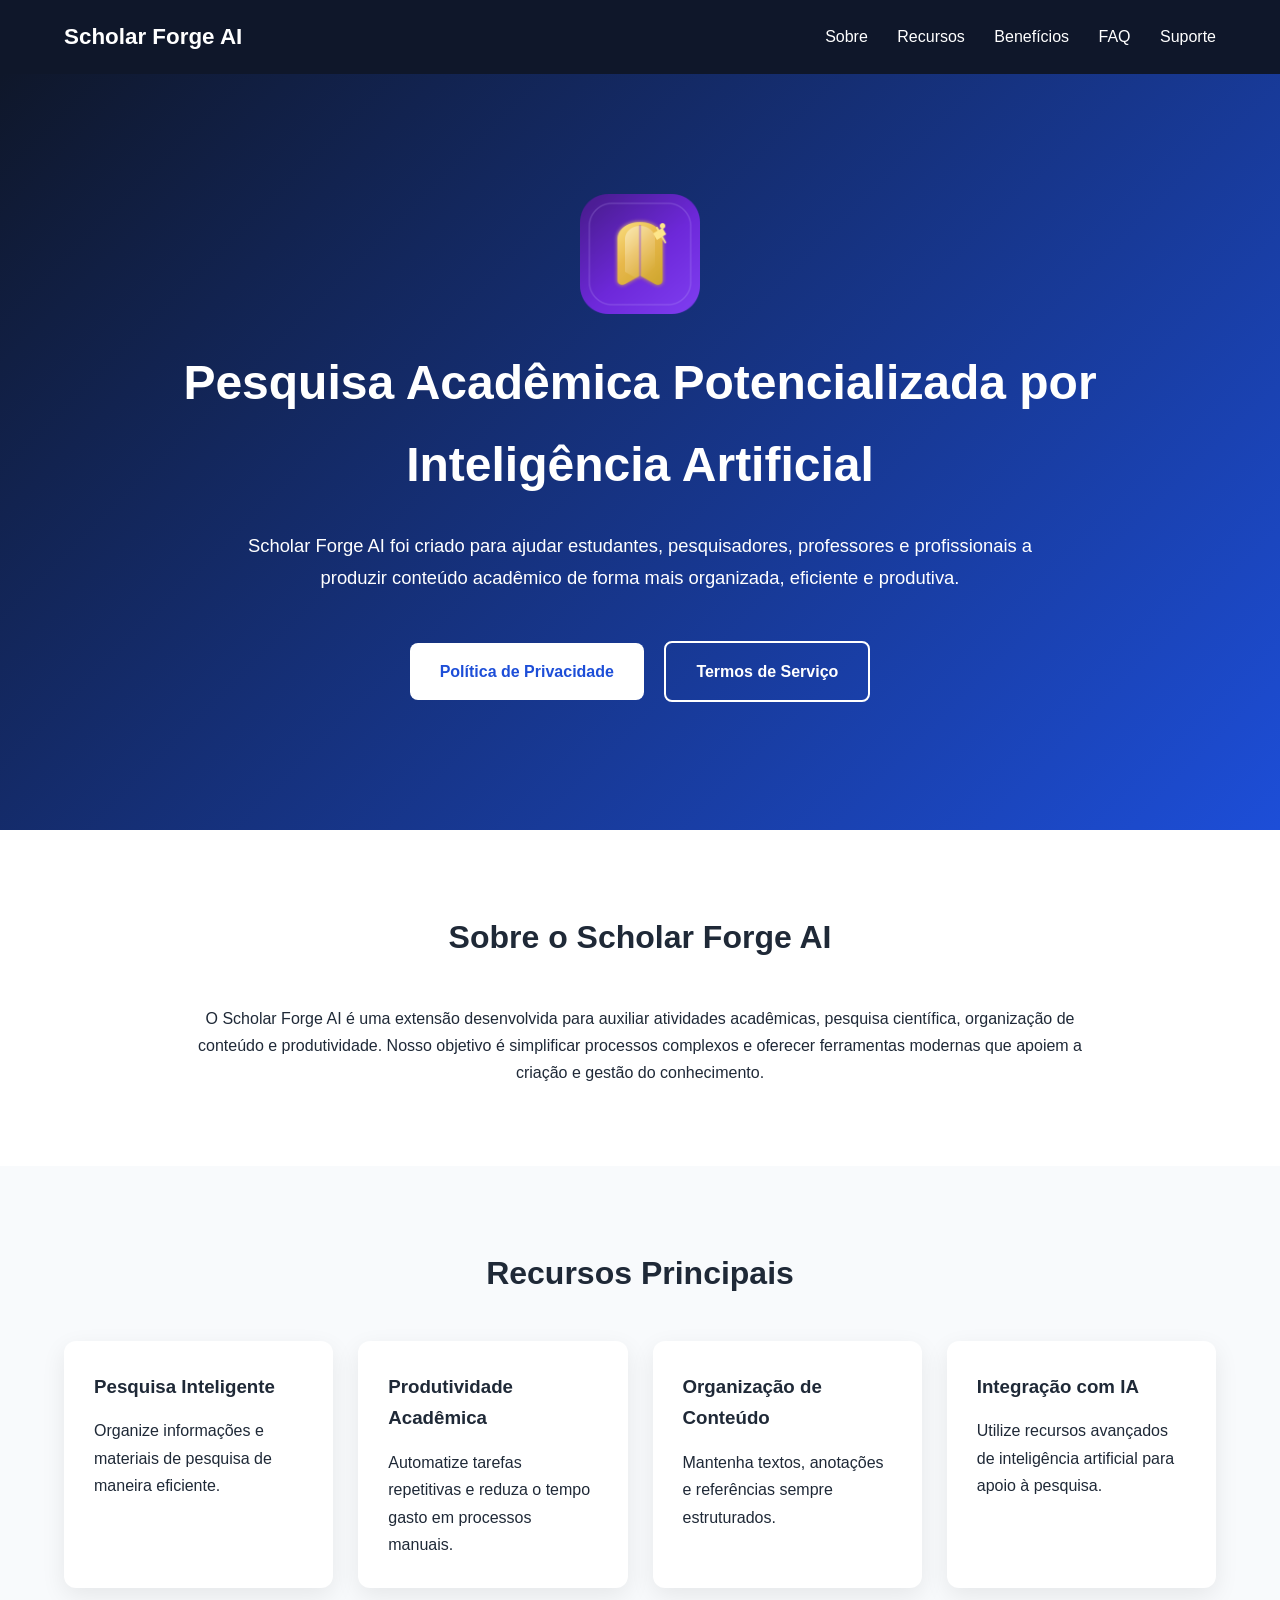
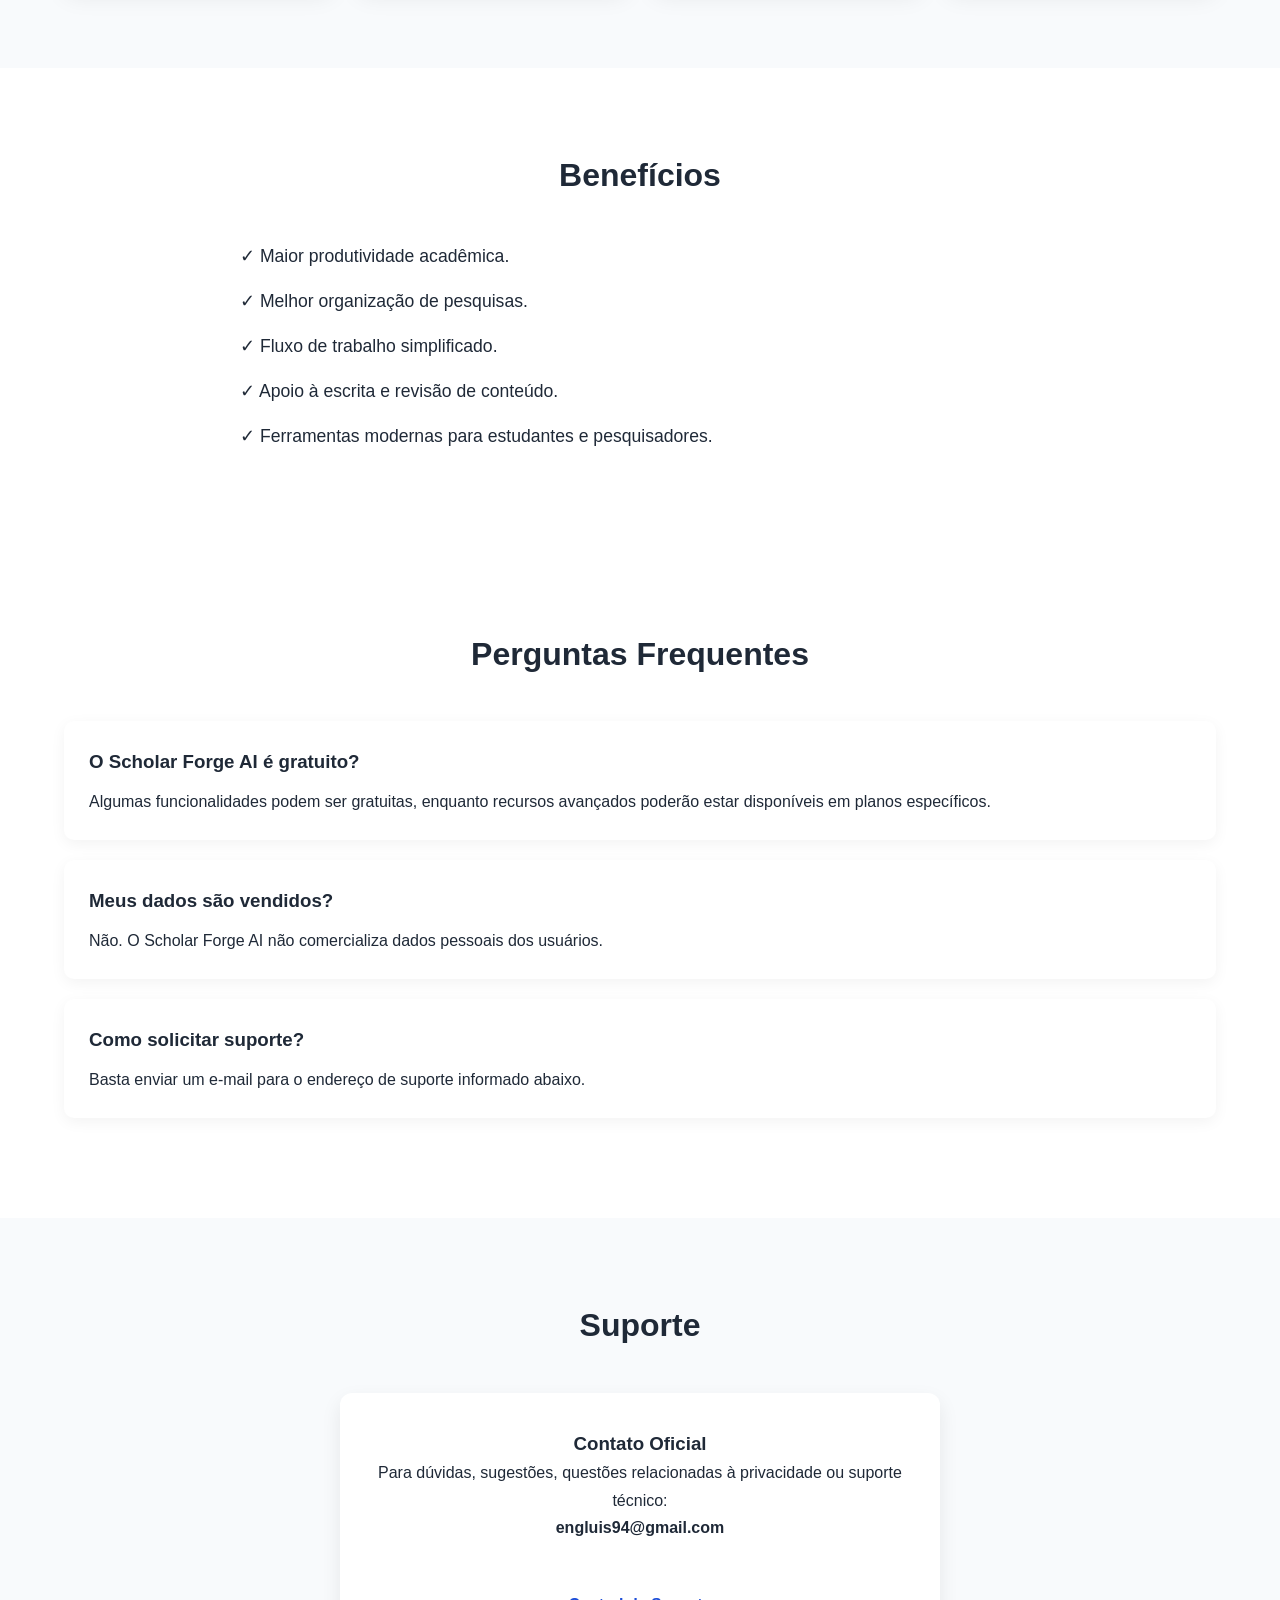
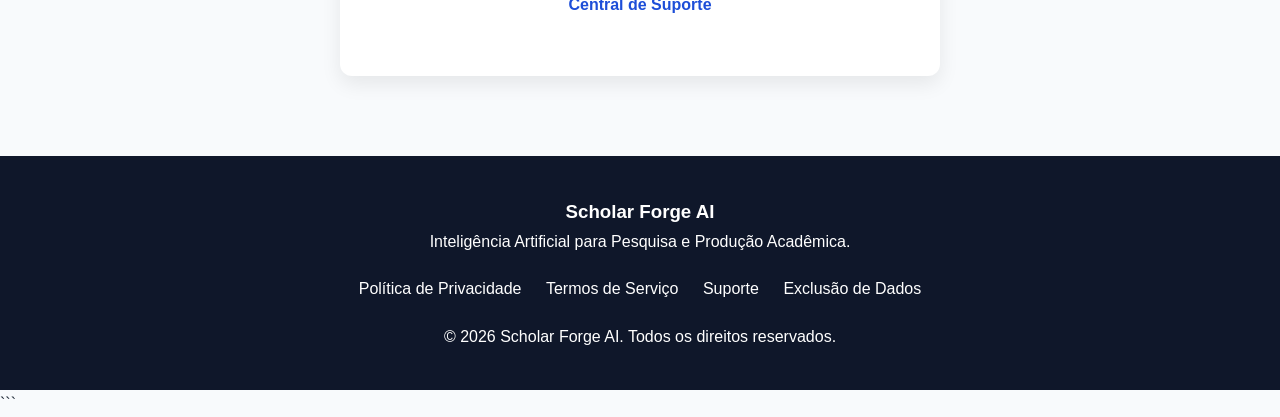
==== commit 690e8da6: "Add favicon and logo links to index.html" ====
--- a/index.html
+++ b/index.html
@@ -1,8 +1,9 @@
-```html
 <!DOCTYPE html>
 <html lang="pt-BR">
 
 <head>
+    <link rel="icon" type="image/x-icon" href="favicon.ico">
+<link rel="icon" type="image/png" href="logo.png">
     <meta charset="UTF-8">
     <meta name="viewport" content="width=device-width, initial-scale=1.0">
 
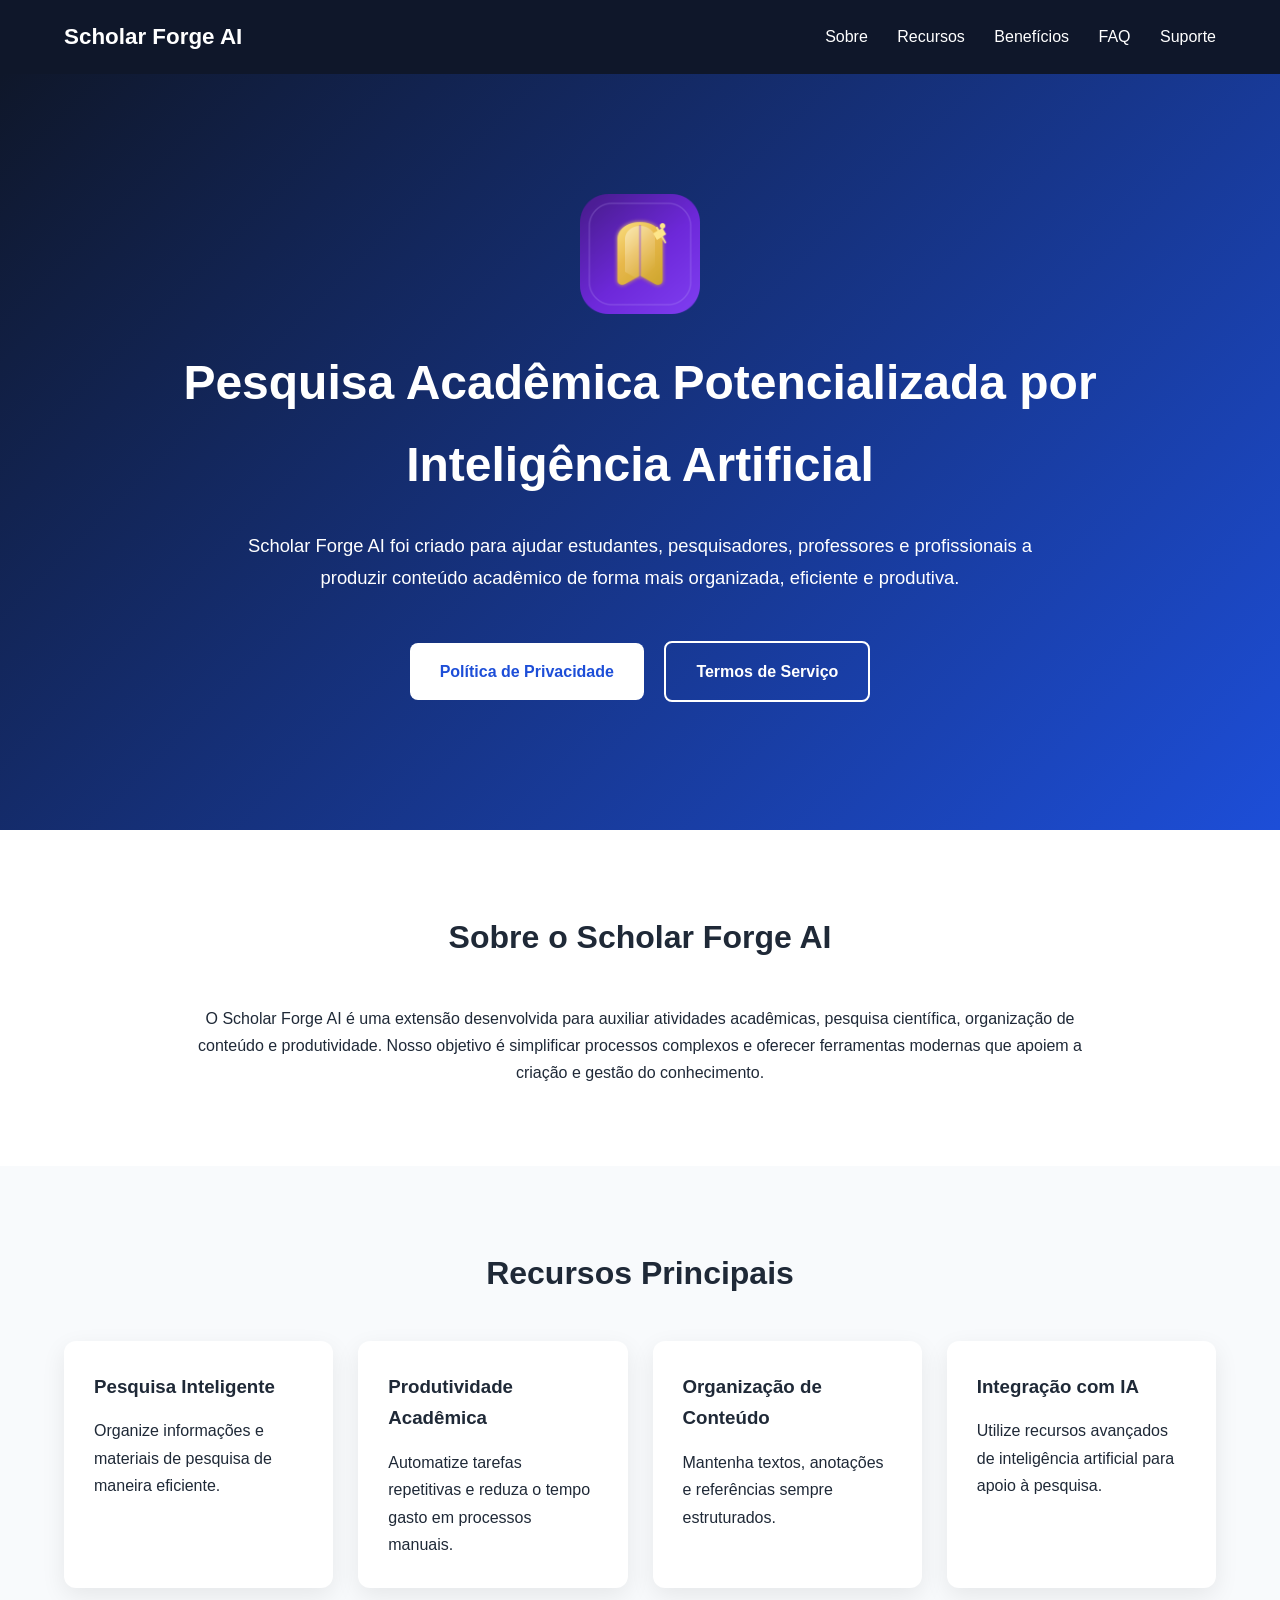
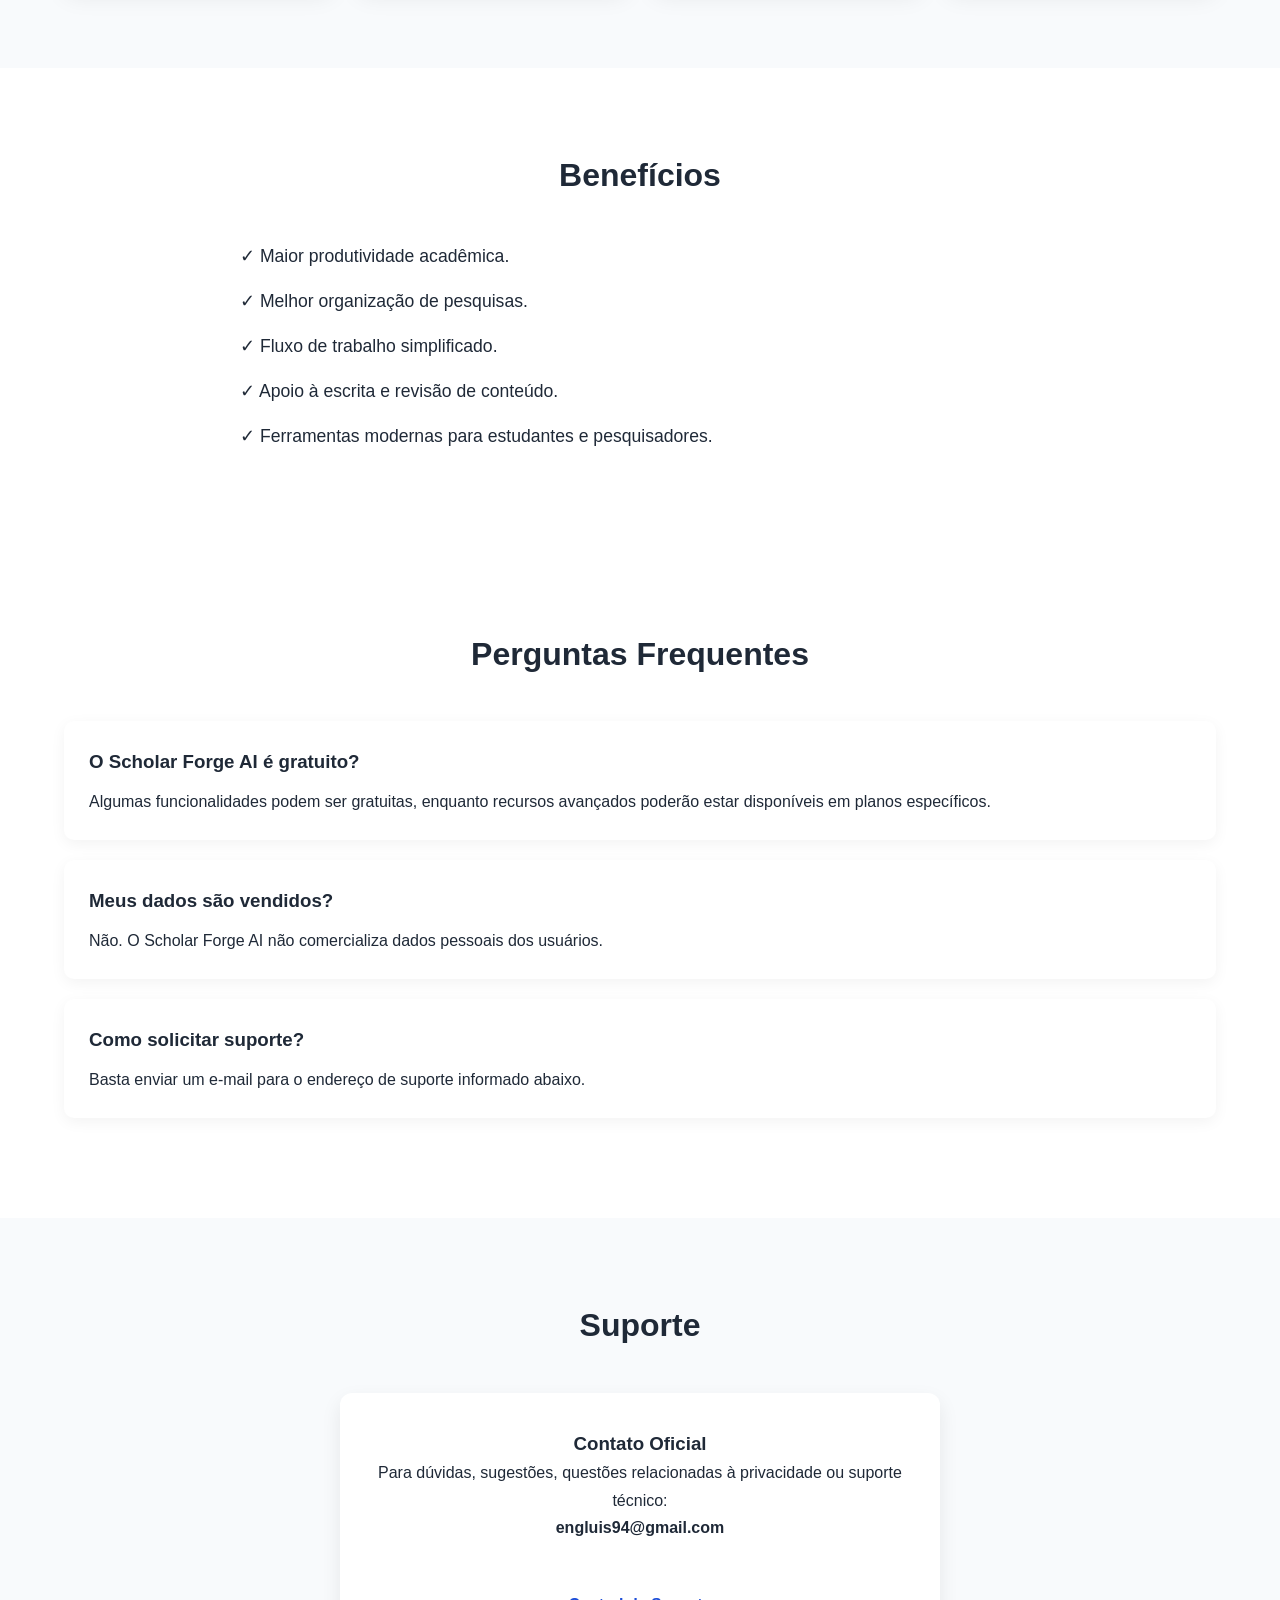
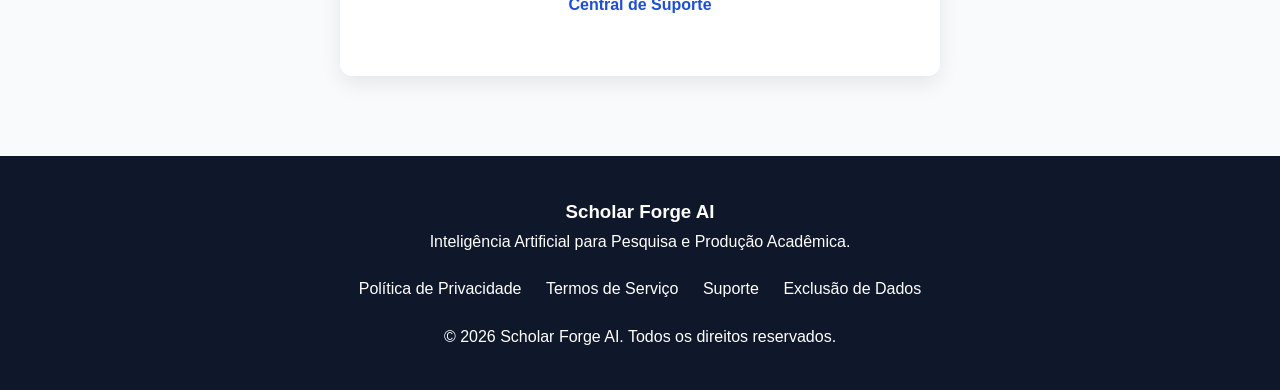
==== commit 2320a8af: "Update index.html" ====
--- a/index.html
+++ b/index.html
@@ -418,4 +418,3 @@
 </body>
 
 </html>
-```
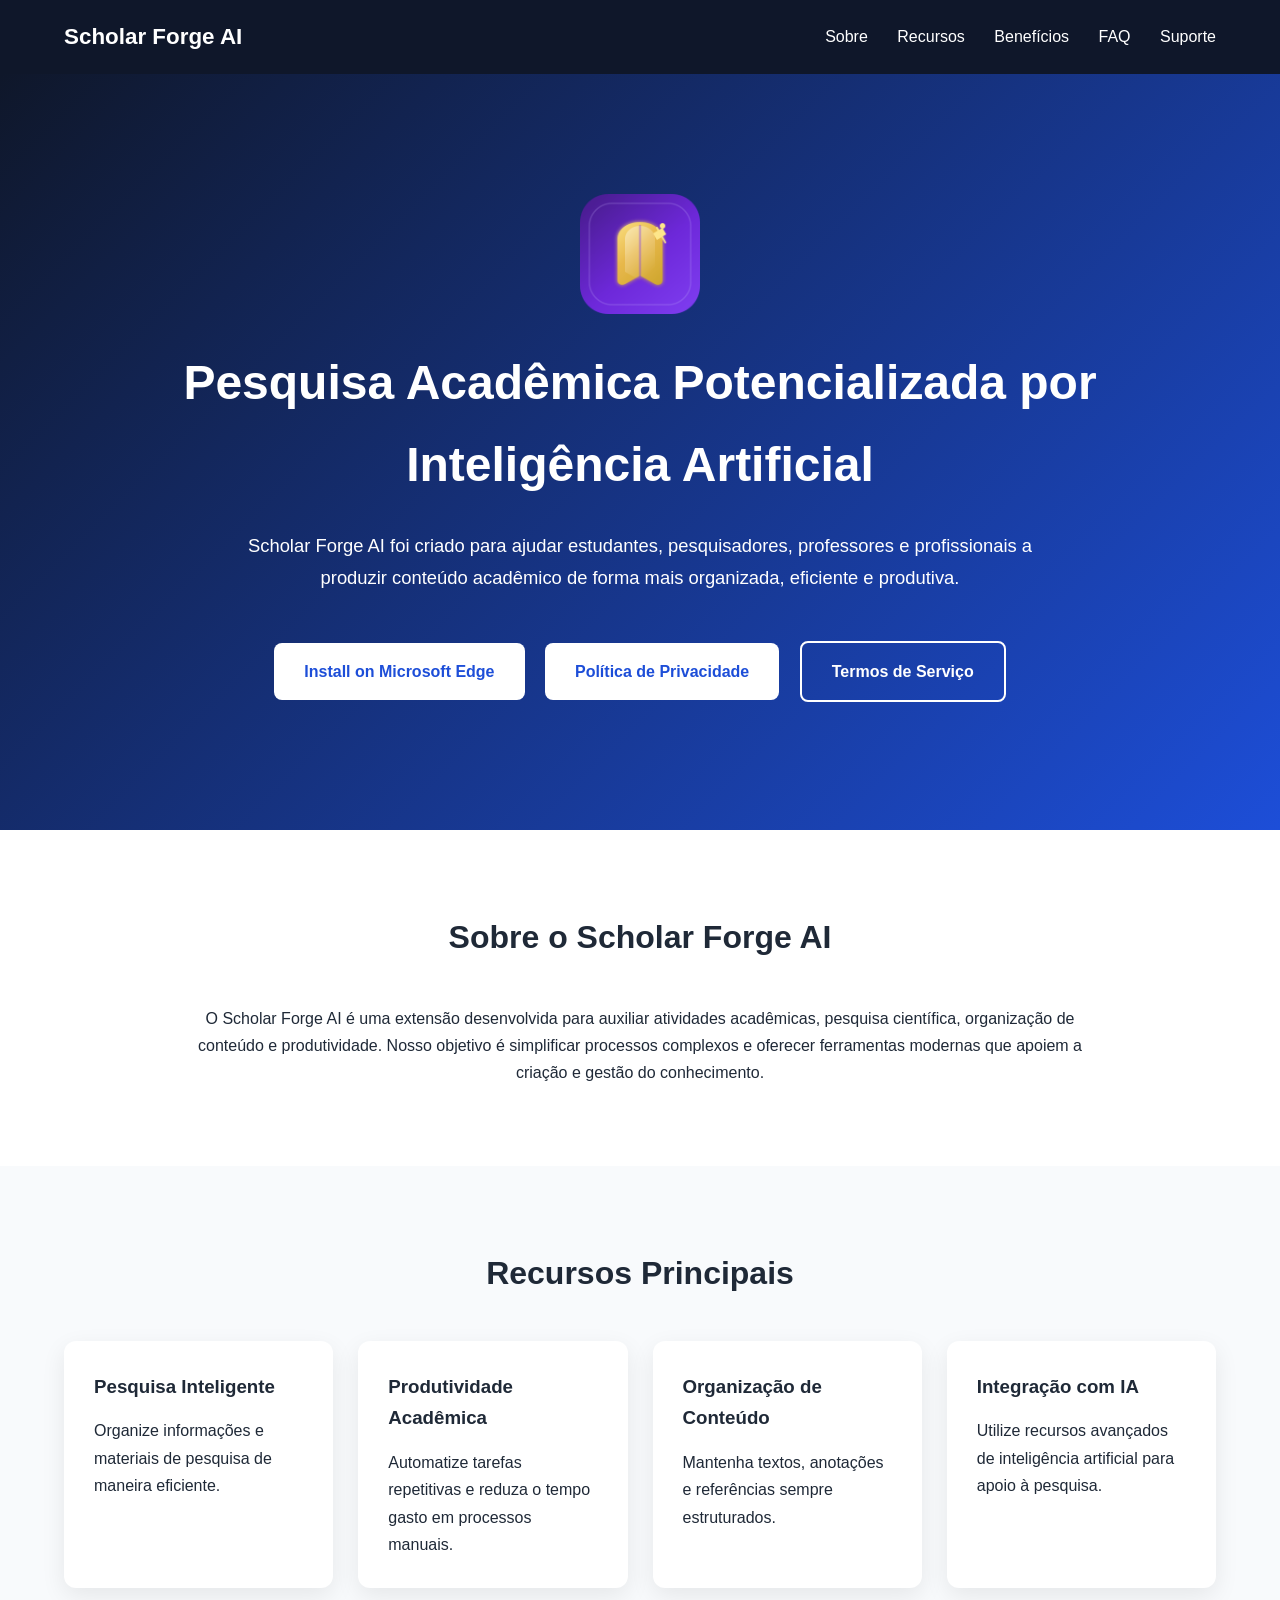
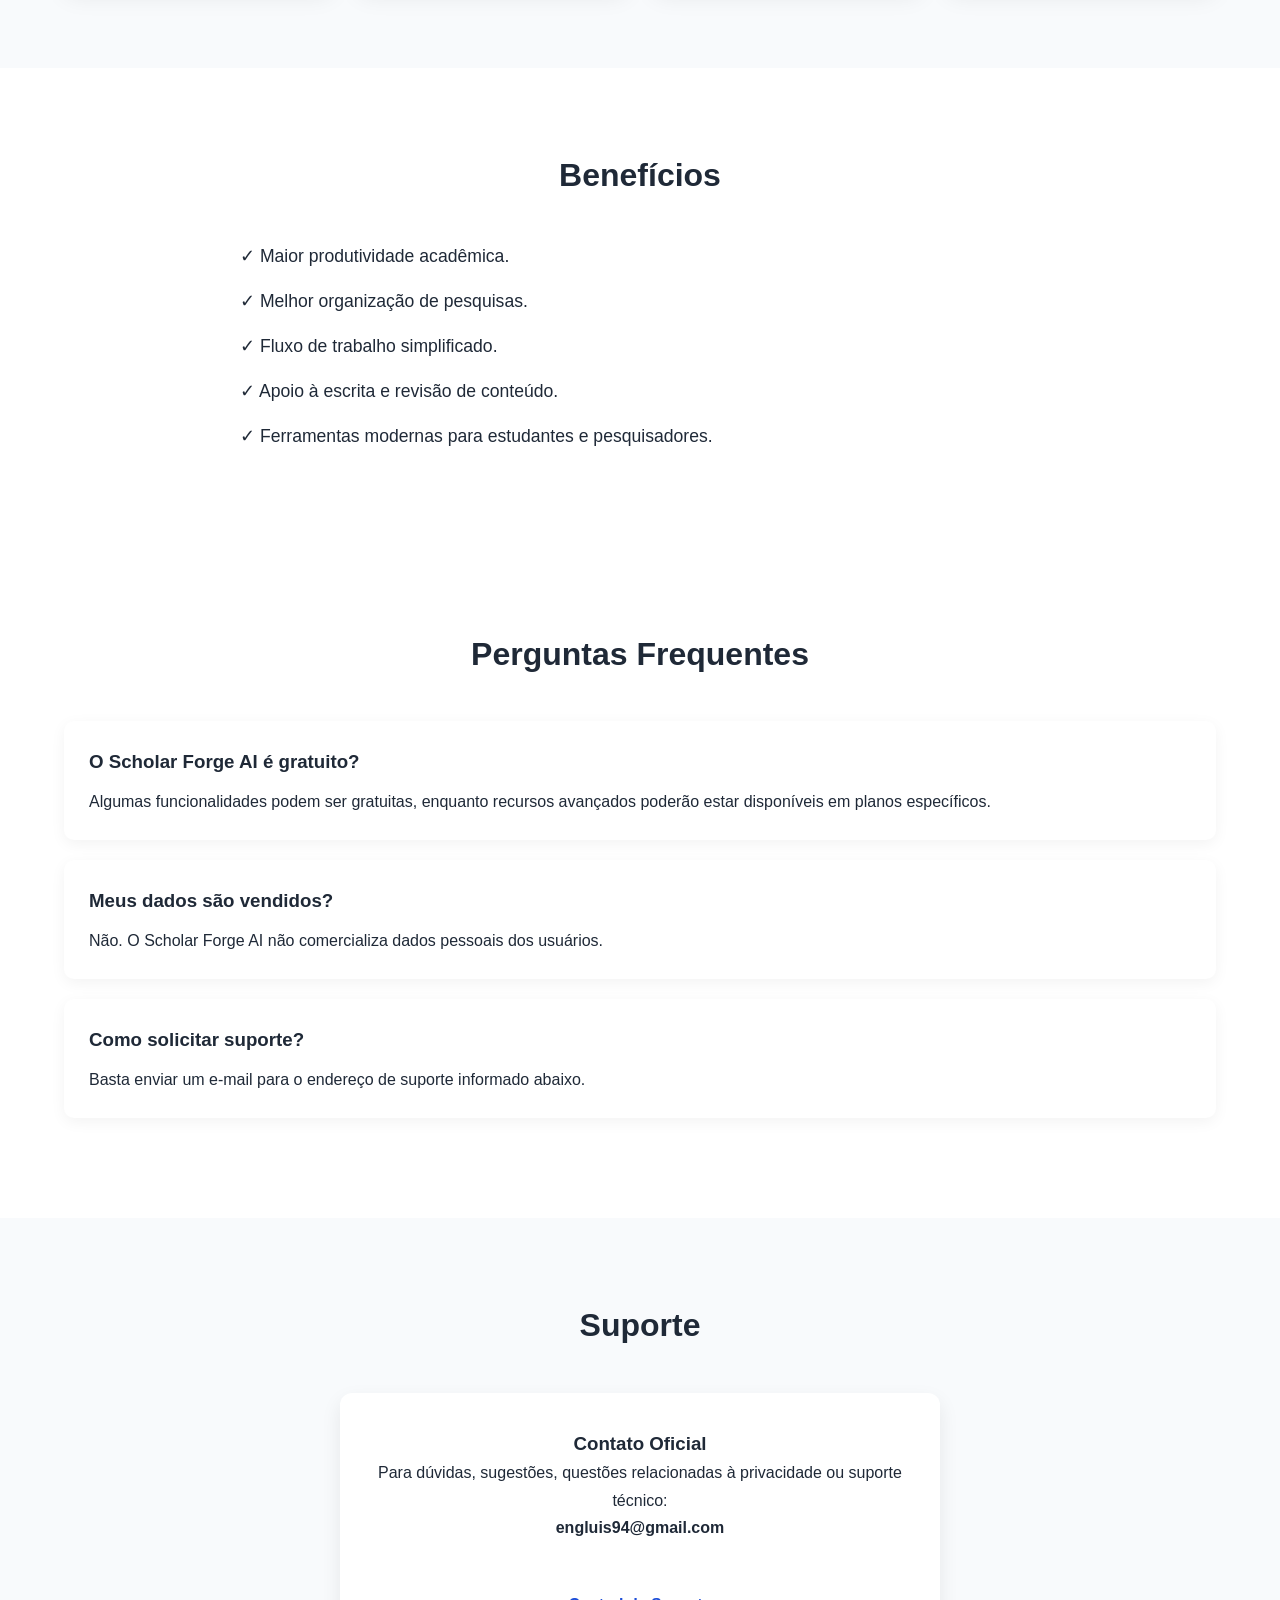
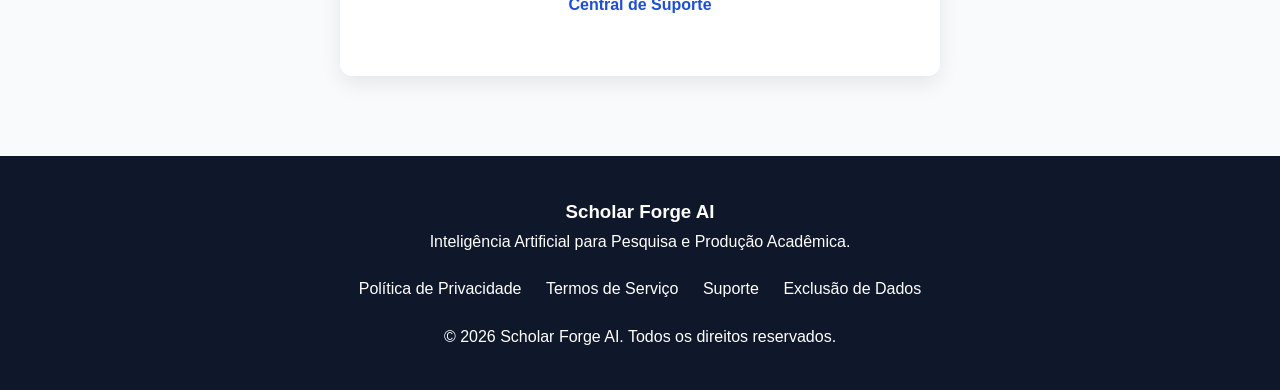
==== commit de10a52a: "Add Microsoft Edge installation link and update buttons" ====
--- a/index.html
+++ b/index.html
@@ -253,15 +253,22 @@
 
             <div class="hero-buttons">
 
-                <a href="privacy.html" class="btn btn-primary">
-                    Política de Privacidade
-                </a>
-
-                <a href="terms.html" class="btn btn-secondary">
-                    Termos de Serviço
-                </a>
-
-            </div>
+    <a href="https://microsoftedge.microsoft.com/addons/detail/scholarforge-ai/gblmfodcpnkjlcgngccbmphenmpmcbjg"
+       class="btn btn-primary"
+       target="_blank"
+       rel="noopener noreferrer">
+       Install on Microsoft Edge
+    </a>
+
+    <a href="privacy.html" class="btn btn-primary">
+        Política de Privacidade
+    </a>
+
+    <a href="terms.html" class="btn btn-secondary">
+        Termos de Serviço
+    </a>
+
+</div>
 
         </div>
 
